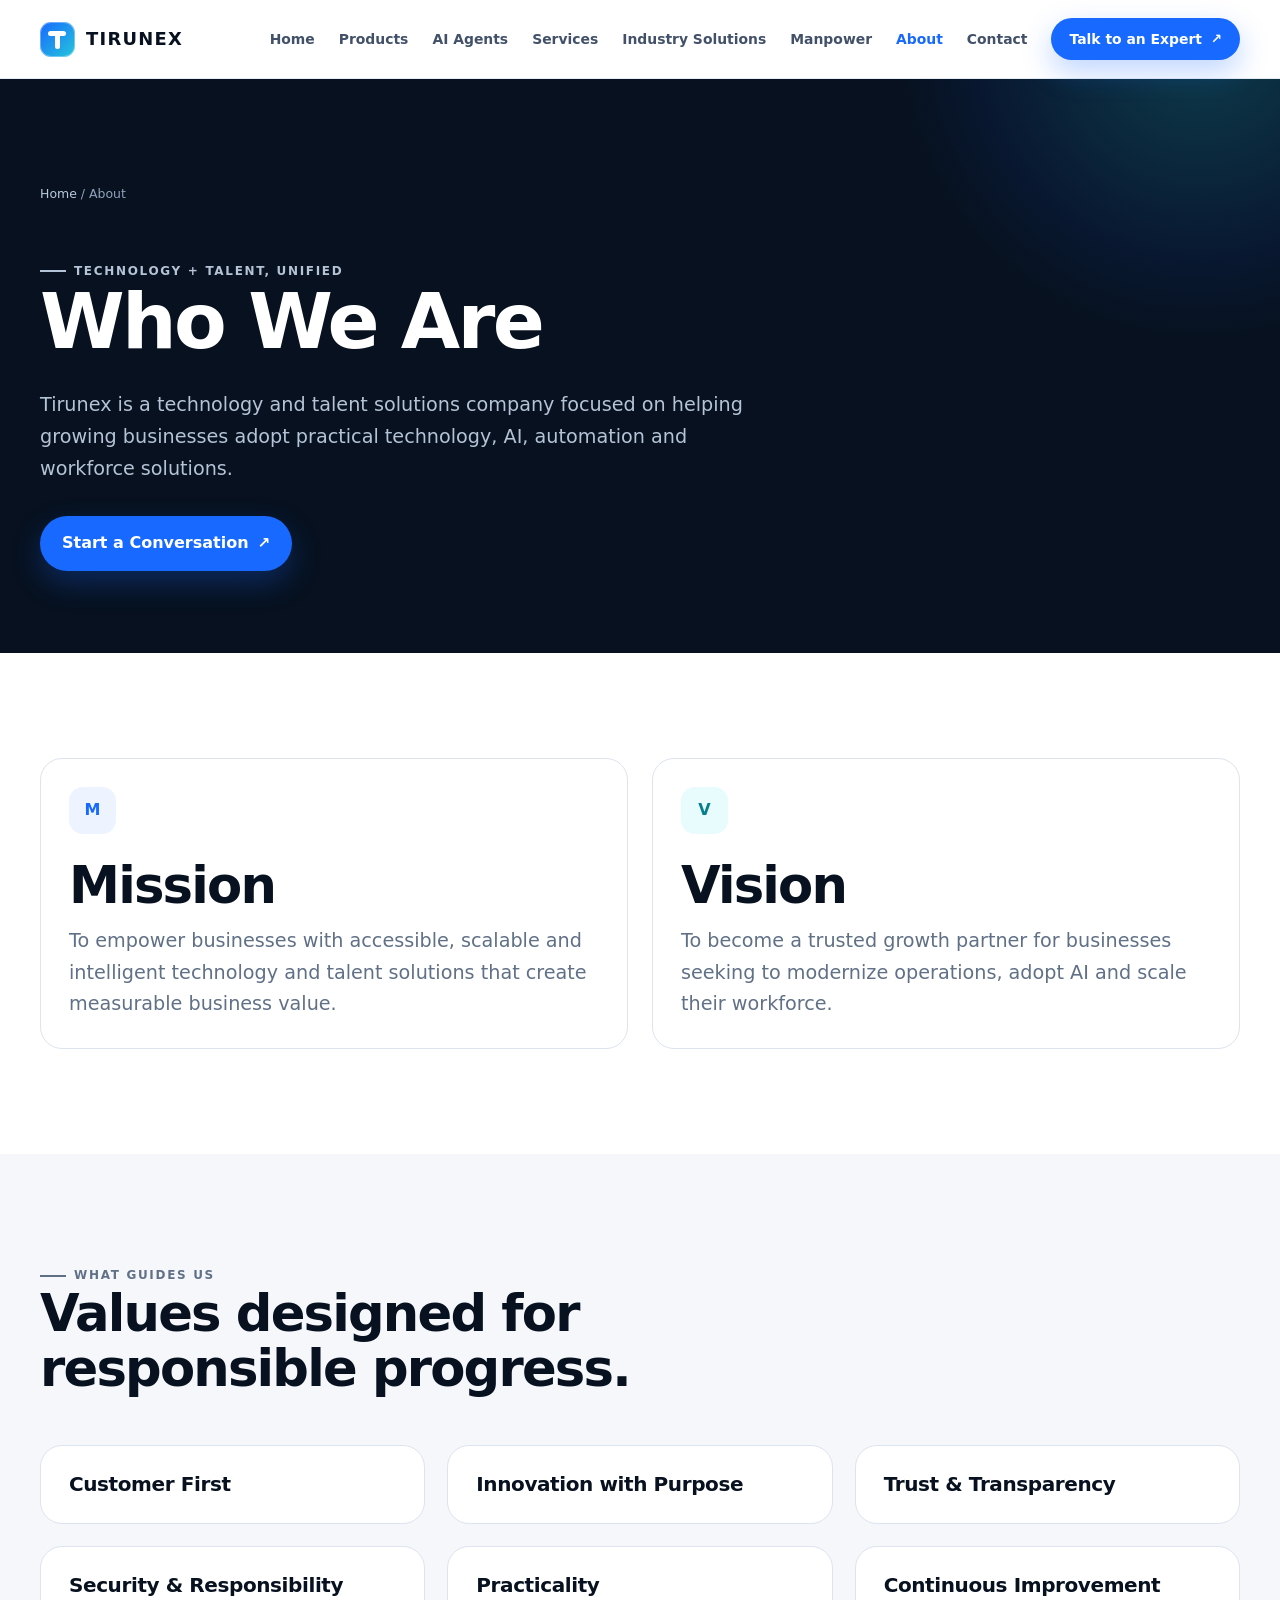
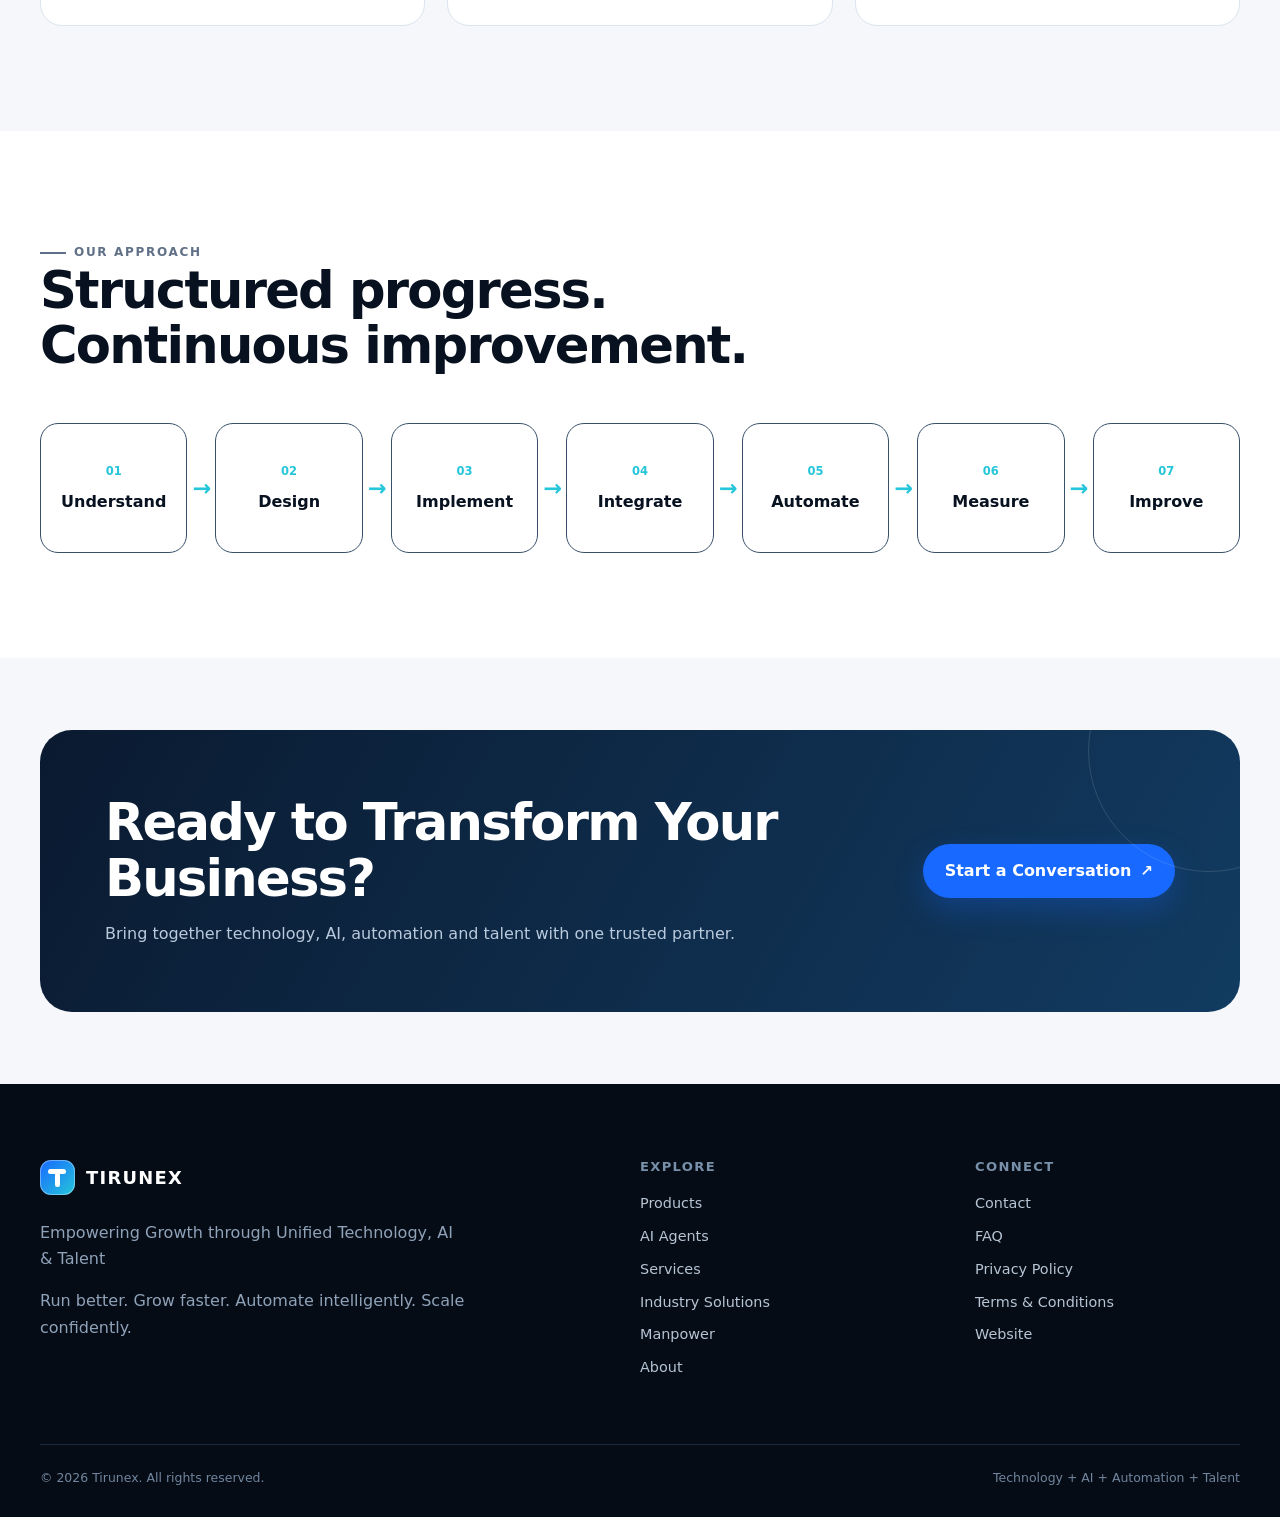
==== about.html @ 5aa8005c "Add new pages for Industries, Manpower, Services, Privacy Policy, Terms & Conditions, and Products; " ====
<!doctype html><html lang="en"><head><meta charset="utf-8"><meta name="viewport" content="width=device-width,initial-scale=1"><title>About Tirunex | Technology & Talent Solutions</title><meta name="description" content="Learn how Tirunex helps growing businesses adopt practical technology, AI, automation and workforce solutions."><meta property="og:title" content="Who We Are | Tirunex"><meta property="og:description" content="A technology and talent solutions company for growing businesses."><meta property="og:type" content="website"><link rel="canonical" href="https://your-domain.example/about.html"><link rel="icon" href="assets/favicon.svg"><link rel="stylesheet" href="css/style.css"><link rel="stylesheet" href="css/responsive.css"><script src="js/main.js" defer></script></head><body data-page="about"><div data-header></div><main id="main"><section class="page-hero"><div class="container reveal"><div class="breadcrumbs"><a href="index.html">Home</a> / About</div><p class="eyebrow">Technology + talent, unified</p><h1>Who We Are</h1><p class="lead">Tirunex is a technology and talent solutions company focused on helping growing businesses adopt practical technology, AI, automation and workforce solutions.</p><div class="btn-row"><a class="btn btn-primary" href="contact.html#contact-form">Start a Conversation</a></div></div></section>
<section class="section"><div class="container grid-2"><article class="card reveal"><span class="icon">M</span><h2>Mission</h2><p class="lead">To empower businesses with accessible, scalable and intelligent technology and talent solutions that create measurable business value.</p></article><article class="card reveal"><span class="icon cyan">V</span><h2>Vision</h2><p class="lead">To become a trusted growth partner for businesses seeking to modernize operations, adopt AI and scale their workforce.</p></article></div></section>
<section class="section section-muted"><div class="container"><div class="section-head reveal"><div><p class="eyebrow">What guides us</p><h2>Values designed for responsible progress.</h2></div></div><div class="grid-3"><article class="card reveal"><h3>Customer First</h3></article><article class="card reveal"><h3>Innovation with Purpose</h3></article><article class="card reveal"><h3>Trust & Transparency</h3></article><article class="card reveal"><h3>Security & Responsibility</h3></article><article class="card reveal"><h3>Practicality</h3></article><article class="card reveal"><h3>Continuous Improvement</h3></article></div></div></section>
<section class="section"><div class="container"><div class="section-head reveal"><div><p class="eyebrow">Our approach</p><h2>Structured progress. Continuous improvement.</h2></div></div><div class="workflow reveal"><div class="workflow-node"><span><b>01</b>Understand</span></div><div class="workflow-node"><span><b>02</b>Design</span></div><div class="workflow-node"><span><b>03</b>Implement</span></div><div class="workflow-node"><span><b>04</b>Integrate</span></div><div class="workflow-node"><span><b>05</b>Automate</span></div><div class="workflow-node"><span><b>06</b>Measure</span></div><div class="workflow-node"><span><b>07</b>Improve</span></div></div></div></section></main><div data-footer></div></body></html>
---- css/style.css ----
:root{--ink:#07111f;--navy:#09192d;--navy-2:#0e2945;--paper:#f5f7fb;--white:#fff;--muted:#607086;--line:#dce4ee;--blue:#1769ff;--cyan:#26c6da;--indigo:#6558ff;--green:#35d49a;--radius:22px;--shadow:0 22px 60px rgba(7,17,31,.1);--max:1200px}
*{box-sizing:border-box}html{scroll-behavior:smooth}body{margin:0;background:var(--white);color:var(--ink);font-family:Inter,ui-sans-serif,system-ui,-apple-system,"Segoe UI",sans-serif;font-size:16px;line-height:1.65;-webkit-font-smoothing:antialiased}body.menu-open{overflow:hidden}img,svg{max-width:100%}a{color:inherit;text-decoration:none}button,input,select,textarea{font:inherit}button{cursor:pointer}.container{width:min(calc(100% - 40px),var(--max));margin-inline:auto}.skip-link{position:fixed;z-index:999;left:16px;top:-80px;padding:12px 18px;background:var(--white);color:var(--ink);border-radius:10px}.skip-link:focus{top:12px}.eyebrow{display:inline-flex;align-items:center;gap:8px;margin:0 0 18px;color:var(--blue);font-size:.75rem;font-weight:800;letter-spacing:.14em;text-transform:uppercase}.eyebrow:before{content:"";width:26px;height:2px;background:currentColor}.section{padding:105px 0}.section-sm{padding:72px 0}.section-dark{background:var(--ink);color:var(--white);position:relative;overflow:hidden}.section-dark:before{content:"";position:absolute;inset:0;background:radial-gradient(circle at 85% 15%,rgba(38,198,218,.12),transparent 34%),radial-gradient(circle at 10% 80%,rgba(23,105,255,.15),transparent 30%);pointer-events:none}.section-muted{background:var(--paper)}.section-head{display:flex;justify-content:space-between;align-items:end;gap:40px;margin-bottom:48px}.section-head>div{max-width:760px}.section-head p{max-width:540px;margin:0;color:var(--muted)}.section-dark .section-head p,.section-dark .lead{color:#aebdd0}h1,h2,h3{line-height:1.08;margin:0;letter-spacing:-.035em}h1{font-size:clamp(2.9rem,6vw,5.8rem);font-weight:760}h2{font-size:clamp(2.15rem,4vw,3.8rem);font-weight:740}h3{font-size:1.25rem;letter-spacing:-.02em}.lead{font-size:clamp(1.06rem,1.5vw,1.25rem);color:var(--muted);max-width:720px}.kicker{color:var(--blue);font-weight:750}.btn-row{display:flex;gap:12px;flex-wrap:wrap;margin-top:32px}.btn{min-height:50px;padding:13px 21px;border:1px solid transparent;border-radius:999px;display:inline-flex;align-items:center;justify-content:center;gap:9px;font-weight:750;transition:transform .2s,box-shadow .2s,background .2s}.btn:after{content:"\2197";font-size:.95em}.btn:hover{transform:translateY(-2px)}.btn-primary{background:var(--blue);color:white;box-shadow:0 12px 30px rgba(23,105,255,.28)}.btn-primary:hover{background:#0758e8}.btn-secondary{border-color:var(--line);background:white;color:var(--ink)}.section-dark .btn-secondary{background:transparent;border-color:#526176;color:#fff}.btn-small{min-height:42px;padding:9px 17px}.text-link{color:var(--blue);font-weight:750;display:inline-flex;gap:8px;align-items:center}.text-link:after{content:"\2192"}.site-header{position:sticky;top:0;z-index:100;background:rgba(255,255,255,.9);backdrop-filter:blur(18px);border-bottom:1px solid rgba(220,228,238,.7);transition:box-shadow .2s}.site-header.scrolled{box-shadow:0 10px 35px rgba(7,17,31,.08)}.nav-wrap{height:78px;display:flex;align-items:center;gap:30px}.brand{display:inline-flex;align-items:center;gap:11px;font-weight:850;letter-spacing:.07em;font-size:1.12rem}.brand-mark{width:35px;height:35px;position:relative;border-radius:11px;background:linear-gradient(135deg,var(--blue),var(--cyan));box-shadow:inset 0 0 0 1px rgba(255,255,255,.35)}.brand-mark:before,.brand-mark:after{content:"";position:absolute;background:white;border-radius:3px}.brand-mark:before{width:18px;height:5px;left:8px;top:9px}.brand-mark:after{width:5px;height:18px;left:15px;top:9px}.nav{display:flex;align-items:center;gap:24px;margin-left:auto}.nav a{font-size:.87rem;font-weight:650;color:#425169;white-space:nowrap}.nav a:hover,.nav a.active{color:var(--blue)}.nav .btn{color:white}.menu-toggle{display:none;margin-left:auto;width:46px;height:46px;border:1px solid var(--line);border-radius:50%;background:white;align-items:center;justify-content:center}.menu-toggle span,.menu-toggle span:before,.menu-toggle span:after{width:19px;height:2px;background:var(--ink);display:block;position:relative;transition:.2s}.menu-toggle span:before,.menu-toggle span:after{content:"";position:absolute;left:0}.menu-toggle span:before{top:-6px}.menu-toggle span:after{top:6px}.menu-toggle[aria-expanded=true] span{background:transparent}.menu-toggle[aria-expanded=true] span:before{top:0;transform:rotate(45deg)}.menu-toggle[aria-expanded=true] span:after{top:0;transform:rotate(-45deg)}.hero{min-height:760px;padding:100px 0 88px;background:linear-gradient(180deg,#f8fbff 0%,#fff 90%);position:relative;overflow:hidden}.hero-grid{display:grid;grid-template-columns:1.05fr .95fr;align-items:center;gap:70px}.hero-copy p{margin:25px 0 0}.hero-copy h1 em{font-style:normal;color:var(--blue)}.hero-art{height:520px;position:relative;display:grid;place-items:center}.orb{position:absolute;border-radius:50%;filter:blur(1px)}.orb-a{width:430px;height:430px;background:radial-gradient(circle at 35% 35%,rgba(38,198,218,.48),rgba(23,105,255,.12) 50%,transparent 70%);animation:float 9s ease-in-out infinite}.orb-b{width:290px;height:290px;border:1px solid rgba(23,105,255,.25);animation:spin 24s linear infinite}.orb-b:before,.orb-b:after{content:"";position:absolute;border-radius:50%;background:var(--blue);box-shadow:0 0 18px var(--blue)}.orb-b:before{width:9px;height:9px;top:18px;left:70px}.orb-b:after{width:7px;height:7px;right:20px;bottom:85px;background:var(--cyan)}.core{position:relative;width:182px;height:182px;border-radius:38px;background:rgba(8,24,44,.94);color:white;display:grid;place-items:center;text-align:center;box-shadow:0 35px 70px rgba(7,17,31,.28),inset 0 0 40px rgba(38,198,218,.12);border:1px solid rgba(255,255,255,.15);z-index:2}.core strong{font-size:2.5rem;display:block}.float-card{position:absolute;z-index:3;padding:14px 17px;border:1px solid rgba(255,255,255,.9);background:rgba(255,255,255,.8);backdrop-filter:blur(16px);border-radius:14px;box-shadow:var(--shadow);font-size:.83rem;font-weight:750;color:#203148}.fc-1{top:65px;left:0}.fc-2{right:0;top:130px}.fc-3{bottom:80px;left:25px}.fc-4{right:30px;bottom:35px}.trust-strip{border-block:1px solid var(--line);padding:18px 0}.trust-items{display:flex;justify-content:center;gap:18px 45px;flex-wrap:wrap;color:#516078;font-size:.84rem;font-weight:700}.trust-items span:before{content:"\2713";color:var(--green);margin-right:8px}.grid-2{display:grid;grid-template-columns:repeat(2,1fr);gap:24px}.grid-3{display:grid;grid-template-columns:repeat(3,1fr);gap:22px}.grid-4{display:grid;grid-template-columns:repeat(4,1fr);gap:18px}.card{background:white;border:1px solid var(--line);border-radius:var(--radius);padding:28px;transition:transform .25s,box-shadow .25s,border-color .25s}.card:hover{transform:translateY(-5px);box-shadow:var(--shadow);border-color:#c4d5ec}.card p{margin:12px 0 0;color:var(--muted)}.icon{width:47px;height:47px;display:grid;place-items:center;border-radius:14px;margin-bottom:24px;background:#edf4ff;color:var(--blue);font-weight:850}.icon.cyan{background:#e8fbfd;color:#067e8d}.icon.indigo{background:#f0efff;color:var(--indigo)}.icon.dark{background:var(--ink);color:white}.pillar-grid{display:grid;grid-template-columns:repeat(4,1fr);gap:1px;background:#283548;border:1px solid #283548;border-radius:26px;overflow:hidden}.pillar{min-height:300px;padding:34px 26px;background:#0c192a;display:flex;flex-direction:column}.pillar .num{color:#5f7796;font-size:.78rem;font-weight:800}.pillar h3{font-size:1.5rem;margin:auto 0 18px;color:white}.pillar p{color:#aebdd0;margin:0}.process{display:flex;align-items:center;justify-content:space-between;gap:10px;margin-top:42px}.process-step{flex:1;min-width:0;display:flex;align-items:center;gap:10px}.process-step:not(:last-child):after{content:"";height:1px;background:linear-gradient(90deg,var(--blue),#cbd5e3);flex:1}.process-step span{width:48px;height:48px;flex:0 0 48px;border-radius:50%;display:grid;place-items:center;background:var(--ink);color:white;font-size:.75rem;font-weight:850}.process-step strong{font-size:.84rem}.ai-panel{display:grid;grid-template-columns:.85fr 1.15fr;gap:60px;align-items:center}.ai-visual{background:linear-gradient(145deg,#0d2038,#07111f);min-height:430px;border:1px solid #27405e;border-radius:30px;padding:26px;position:relative;overflow:hidden}.ai-visual:before{content:"";position:absolute;width:280px;height:280px;border-radius:50%;background:rgba(38,198,218,.12);filter:blur(30px);right:-70px;top:-70px}.terminal{position:relative;background:rgba(255,255,255,.06);border:1px solid rgba(255,255,255,.12);border-radius:18px;padding:22px;color:#cfe1f5}.terminal-bar{display:flex;gap:6px;margin-bottom:28px}.terminal-bar i{width:7px;height:7px;border-radius:50%;background:#3f5269}.agent-line{display:flex;align-items:center;gap:12px;margin:15px 0;font-size:.86rem}.agent-line b{display:grid;place-items:center;width:28px;height:28px;border-radius:9px;background:rgba(38,198,218,.15);color:var(--cyan)}.tag-list{display:flex;gap:9px;flex-wrap:wrap;margin-top:24px}.tag{border:1px solid var(--line);border-radius:999px;padding:7px 12px;font-size:.79rem;color:#4b5b70;background:#fff}.section-dark .tag{background:rgba(255,255,255,.05);border-color:#34465c;color:#bfd0e2}.industry-card{min-height:250px;display:flex;flex-direction:column;position:relative;overflow:hidden}.industry-card .text-link{margin-top:auto;padding-top:24px}.industry-code{position:absolute;right:18px;top:10px;color:#eef2f8;font-weight:900;font-size:4rem;line-height:1}.cta-band{border-radius:32px;background:linear-gradient(120deg,#0a1a30,#123b61);color:white;padding:65px;display:grid;grid-template-columns:1fr auto;gap:40px;align-items:center;position:relative;overflow:hidden}.cta-band:after{content:"";position:absolute;width:240px;height:240px;border:1px solid rgba(255,255,255,.13);border-radius:50%;right:-90px;top:-100px}.cta-band p{color:#b9cadc;margin:15px 0 0}.page-hero{padding:105px 0 82px;background:var(--ink);color:white;position:relative;overflow:hidden}.page-hero:after{content:"";position:absolute;width:620px;height:620px;right:-230px;top:-350px;border-radius:50%;background:radial-gradient(circle,rgba(38,198,218,.24),rgba(23,105,255,.08) 50%,transparent 70%)}.page-hero .container{position:relative;z-index:1}.page-hero h1{max-width:900px}.page-hero p{color:#b4c3d5;margin:25px 0 0}.breadcrumbs{font-size:.78rem;color:#8fa3bb;margin-bottom:32px}.breadcrumbs a{color:#b9cadc}.product-nav{position:sticky;top:78px;z-index:50;background:rgba(255,255,255,.94);border-bottom:1px solid var(--line);overflow:auto}.product-nav .container{display:flex;gap:25px;white-space:nowrap}.product-nav a{padding:16px 0;font-size:.82rem;font-weight:700;color:#5c6b7f}.product-nav a:hover{color:var(--blue)}.product-block{display:grid;grid-template-columns:.72fr 1.28fr;gap:55px;align-items:start;padding:50px 0;border-top:1px solid var(--line)}.product-block:first-child{border-top:0}.product-label{color:var(--blue);font-size:.75rem;font-weight:850;text-transform:uppercase;letter-spacing:.12em}.feature-groups{display:grid;grid-template-columns:repeat(2,1fr);gap:14px}.feature-group{background:var(--paper);border:1px solid var(--line);border-radius:16px;padding:19px}.feature-group strong{display:block;margin-bottom:8px}.feature-group ul,.check-list{list-style:none;margin:0;padding:0}.feature-group li,.check-list li{color:#57677c;font-size:.9rem;margin:6px 0;padding-left:20px;position:relative}.feature-group li:before,.check-list li:before{content:"";position:absolute;left:0;top:.68em;width:6px;height:6px;border-radius:50%;background:var(--cyan)}.concept{margin-top:28px;border:1px solid var(--line);border-radius:22px;background:#f9fbfe;padding:20px}.concept-head{display:flex;justify-content:space-between;font-size:.74rem;color:#718096;margin-bottom:18px}.mini-chart{height:90px;display:flex;align-items:end;gap:8px}.mini-chart i{flex:1;border-radius:5px 5px 2px 2px;background:linear-gradient(var(--cyan),var(--blue));opacity:.8}.workflow{display:grid;grid-template-columns:repeat(7,1fr);align-items:center;gap:28px;margin-top:50px}.workflow-node{position:relative;min-height:130px;padding:20px 12px;border:1px solid #39506b;border-radius:18px;background:rgba(255,255,255,.05);display:grid;place-items:center;text-align:center;font-weight:750}.workflow-node:not(:last-child):after{content:"\2192";position:absolute;right:-25px;color:var(--cyan);font-size:1.4rem}.workflow-node b{display:block;color:var(--cyan);font-size:.72rem;margin-bottom:8px}.security-panel{padding:54px;border:1px solid #31465f;border-radius:30px;background:linear-gradient(145deg,rgba(23,105,255,.12),rgba(255,255,255,.03));display:grid;grid-template-columns:1fr 1fr;gap:55px}.service-row{display:grid;grid-template-columns:120px 1fr 1.3fr;gap:38px;padding:36px 0;border-top:1px solid var(--line)}.service-num{font-size:.78rem;color:var(--blue);font-weight:850}.service-row .tag-list{margin-top:0}.industry-detail{display:grid;grid-template-columns:.8fr 1.2fr;gap:55px;padding:75px 0;border-bottom:1px solid var(--line)}.industry-detail:nth-child(even){direction:rtl}.industry-detail>*{direction:ltr}.industry-side{padding:28px;border-radius:24px;background:var(--ink);color:white}.industry-side p{color:#aebdd0}.detail-grid{display:grid;grid-template-columns:repeat(2,1fr);gap:14px}.detail-card{padding:20px;background:var(--paper);border-radius:16px}.detail-card small{display:block;color:var(--blue);font-weight:850;text-transform:uppercase;letter-spacing:.1em}.detail-card p{margin:7px 0 0;color:var(--muted)}.quote{font-size:clamp(1.7rem,3.5vw,3rem);line-height:1.2;letter-spacing:-.035em}.form-wrap{display:grid;grid-template-columns:.7fr 1.3fr;gap:70px}.form-card{border:1px solid var(--line);border-radius:28px;padding:36px;box-shadow:var(--shadow)}.field-grid{display:grid;grid-template-columns:repeat(2,1fr);gap:20px}.field{display:flex;flex-direction:column;gap:7px}.field.full{grid-column:1/-1}.field label{font-size:.84rem;font-weight:750}.field input,.field select,.field textarea{width:100%;border:1px solid #cfd9e6;border-radius:12px;padding:13px 14px;background:#fbfcfe;color:var(--ink);outline:none}.field textarea{min-height:135px;resize:vertical}.field input:focus,.field select:focus,.field textarea:focus{border-color:var(--blue);box-shadow:0 0 0 3px rgba(23,105,255,.12)}.field-error{min-height:1em;color:#b42318;font-size:.76rem}.form-status{margin-top:17px;padding:12px 15px;border-radius:10px;display:none}.form-status.success{display:block;background:#eafbf4;color:#087b55}.form-status.error{display:block;background:#fff0ef;color:#a72b22}.faq-list{max-width:900px;margin:auto}.faq-item{border-bottom:1px solid var(--line)}.faq-button{width:100%;padding:26px 5px;border:0;background:none;display:flex;justify-content:space-between;text-align:left;gap:20px;font-weight:750;color:var(--ink)}.faq-button span:last-child{font-size:1.4rem;color:var(--blue);transition:transform .2s}.faq-button[aria-expanded=true] span:last-child{transform:rotate(45deg)}.faq-panel{display:grid;grid-template-rows:0fr;transition:grid-template-rows .25s}.faq-panel>div{overflow:hidden}.faq-panel p{color:var(--muted);margin:0;padding:0 38px 25px 5px}.faq-panel.open{grid-template-rows:1fr}.legal{max-width:820px}.legal h2{font-size:1.65rem;margin-top:42px}.legal p,.legal li{color:var(--muted)}.notice{padding:18px;border-left:3px solid var(--blue);background:#edf4ff;border-radius:0 12px 12px 0}.site-footer{background:#050c16;color:white;padding:76px 0 28px}.footer-grid{display:grid;grid-template-columns:1.4fr .7fr .7fr;gap:70px}.footer-brand p{color:#8fa2b8;max-width:430px}.footer-links h3{font-size:.82rem;text-transform:uppercase;letter-spacing:.1em;color:#7890a9;margin-bottom:18px}.footer-links a{display:block;color:#b6c4d4;margin:9px 0;font-size:.9rem}.footer-links a:hover{color:white}.footer-bottom{margin-top:55px;padding-top:23px;border-top:1px solid #1d2a3b;display:flex;justify-content:space-between;color:#71859e;font-size:.78rem}.to-top{position:fixed;right:20px;bottom:20px;width:46px;height:46px;border:0;border-radius:50%;background:var(--ink);color:white;box-shadow:var(--shadow);opacity:0;pointer-events:none;transform:translateY(10px);transition:.2s;z-index:80}.to-top.show{opacity:1;pointer-events:auto;transform:none}.reveal{opacity:1;transform:none}.reveal-ready .reveal{opacity:0;transform:translateY(18px);transition:opacity .55s,transform .55s}.reveal-ready .reveal.visible{opacity:1;transform:none}.sr-only{position:absolute;width:1px;height:1px;padding:0;margin:-1px;overflow:hidden;clip:rect(0,0,0,0);white-space:nowrap;border:0}:focus-visible{outline:3px solid rgba(23,105,255,.45);outline-offset:3px}
@keyframes float{50%{transform:translateY(-16px) scale(1.02)}}@keyframes spin{to{transform:rotate(360deg)}}
@media(prefers-reduced-motion:reduce){html{scroll-behavior:auto}*,*:before,*:after{animation:none!important;transition:none!important}.reveal{opacity:1;transform:none}}
---- css/responsive.css ----
@media(max-width:1080px){.nav{gap:15px}.nav a{font-size:.8rem}.nav .btn{display:none}.hero-grid{gap:30px}.grid-4{grid-template-columns:repeat(2,1fr)}.pillar-grid{grid-template-columns:repeat(2,1fr)}.workflow{grid-template-columns:repeat(4,1fr)}.workflow-node:nth-child(4):after{display:none}.service-row{grid-template-columns:70px 1fr 1.2fr}}
@media(max-width:820px){.section{padding:78px 0}.nav-wrap{height:70px}.menu-toggle{display:flex}.nav{position:fixed;inset:70px 0 auto 0;display:flex;flex-direction:column;align-items:stretch;gap:0;padding:18px 20px 28px;background:white;border-bottom:1px solid var(--line);box-shadow:0 20px 50px rgba(7,17,31,.12);transform:translateY(-130%);visibility:hidden;transition:.25s}.nav.open{transform:none;visibility:visible}.nav a{padding:11px;font-size:1rem}.nav .btn{display:flex;margin-top:10px}.hero{min-height:auto;padding:75px 0}.hero-grid,.ai-panel,.form-wrap,.security-panel{grid-template-columns:1fr}.hero-art{height:410px;order:-1}.orb-a{width:330px;height:330px}.section-head{display:block}.section-head p{margin-top:18px}.grid-3{grid-template-columns:repeat(2,1fr)}.process{flex-wrap:wrap}.process-step{flex-basis:30%}.process-step:nth-child(3):after{display:none}.cta-band{grid-template-columns:1fr;padding:45px}.product-nav{top:70px}.product-block,.industry-detail,.industry-detail:nth-child(even){grid-template-columns:1fr;direction:ltr}.service-row{grid-template-columns:50px 1fr}.service-row .tag-list{grid-column:2}.workflow{grid-template-columns:repeat(2,1fr)}.workflow-node:nth-child(2n):after{display:none}.workflow-node:nth-child(4):after{display:none}.footer-grid{grid-template-columns:1.2fr 1fr}.footer-brand{grid-column:1/-1}}
@media(max-width:560px){.container{width:min(calc(100% - 28px),var(--max))}h1{font-size:2.7rem}.hero{padding-top:55px}.hero-art{height:330px}.core{width:145px;height:145px;border-radius:30px}.core strong{font-size:2rem}.orb-a{width:260px;height:260px}.orb-b{width:220px;height:220px}.float-card{font-size:.7rem;padding:10px}.fc-1{top:30px}.fc-2{top:85px}.fc-3{bottom:50px}.fc-4{bottom:15px}.grid-2,.grid-3,.grid-4,.feature-groups,.detail-grid,.field-grid,.pillar-grid{grid-template-columns:1fr}.pillar{min-height:230px}.process{display:block}.process-step{margin:0 0 12px}.process-step:not(:last-child):after{height:28px;width:1px;position:absolute;left:24px;margin-top:48px}.workflow{grid-template-columns:1fr;gap:34px}.workflow-node{min-height:90px}.workflow-node:not(:last-child):after,.workflow-node:nth-child(2n):after,.workflow-node:nth-child(4):after{display:block;content:"\2193";right:50%;bottom:-31px;top:auto}.cta-band{padding:36px 24px}.btn-row .btn{width:100%}.page-hero{padding:75px 0 60px}.product-block{gap:28px}.service-row{grid-template-columns:1fr;gap:12px}.service-row .tag-list{grid-column:1}.industry-detail{padding:50px 0}.security-panel,.form-card{padding:25px}.footer-grid{grid-template-columns:1fr;gap:35px}.footer-brand{grid-column:auto}.footer-bottom{display:block}.footer-bottom span{display:block;margin-top:8px}}

body{overflow-x:hidden}@media(max-width:560px){.hero-grid>*,.form-wrap>*,.field-grid>*{min-width:0}.eyebrow{max-width:100%;flex-wrap:wrap}.float-card{max-width:112px}}
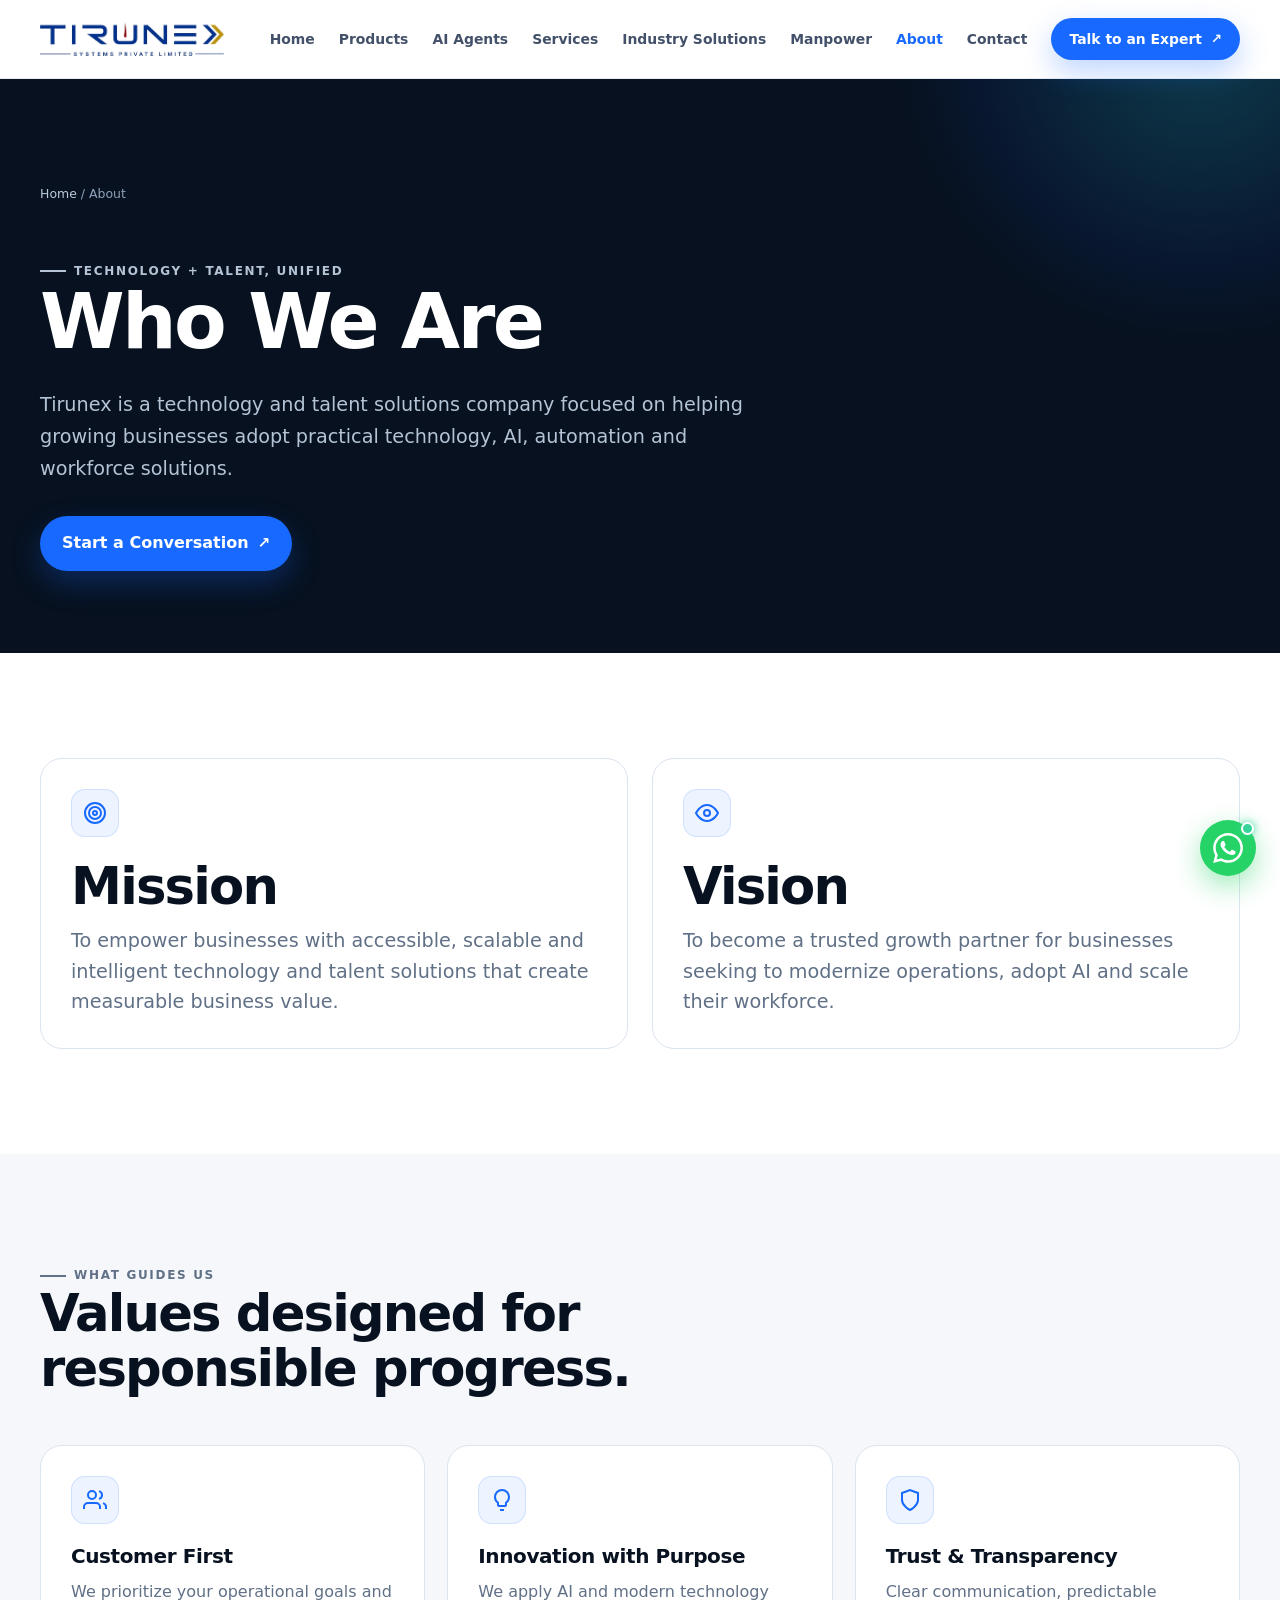
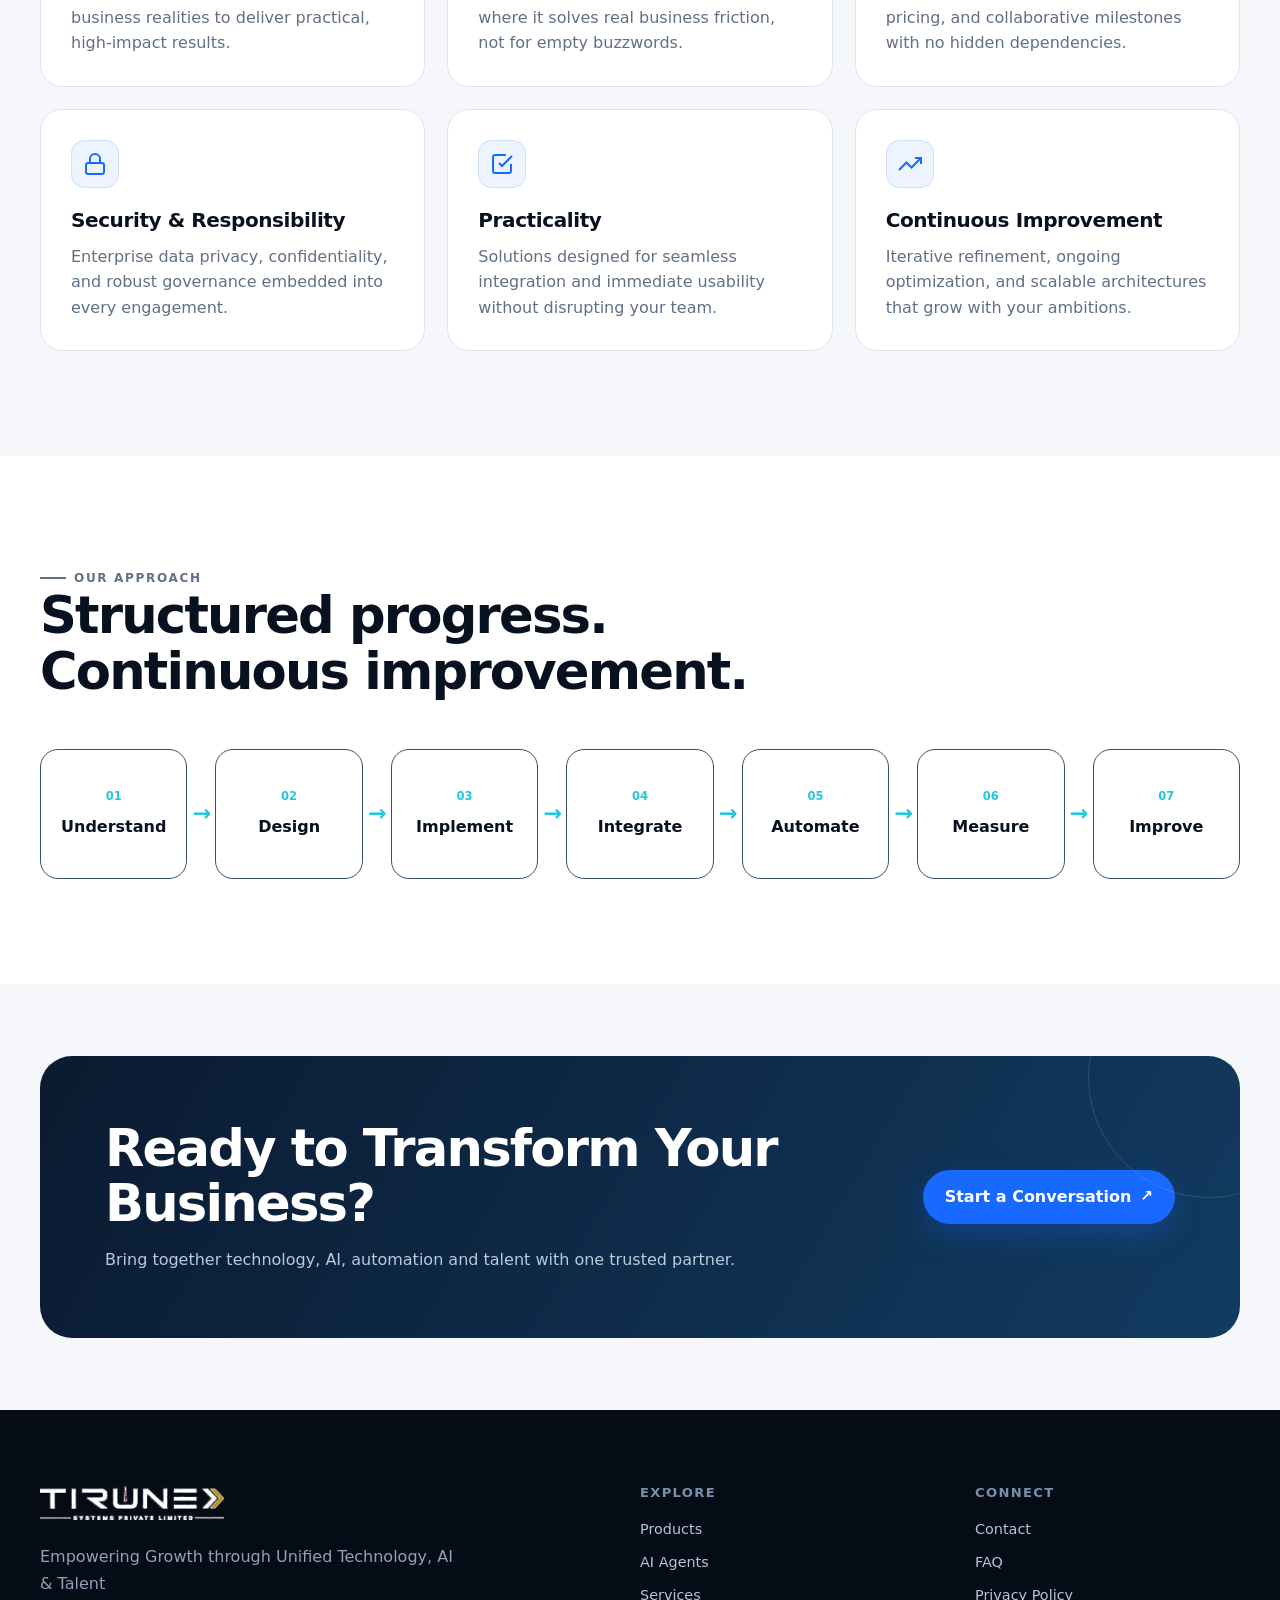
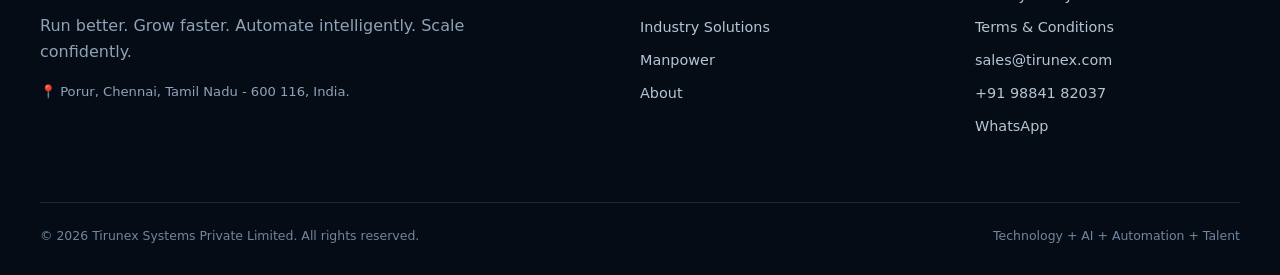
==== commit 612d2339: "Update website content, pages, styling, and brand assets" ====
--- a/about.html
+++ b/about.html
@@ -1,4 +1,4 @@
-<!doctype html><html lang="en"><head><meta charset="utf-8"><meta name="viewport" content="width=device-width,initial-scale=1"><title>About Tirunex | Technology & Talent Solutions</title><meta name="description" content="Learn how Tirunex helps growing businesses adopt practical technology, AI, automation and workforce solutions."><meta property="og:title" content="Who We Are | Tirunex"><meta property="og:description" content="A technology and talent solutions company for growing businesses."><meta property="og:type" content="website"><link rel="canonical" href="https://your-domain.example/about.html"><link rel="icon" href="assets/favicon.svg"><link rel="stylesheet" href="css/style.css"><link rel="stylesheet" href="css/responsive.css"><script src="js/main.js" defer></script></head><body data-page="about"><div data-header></div><main id="main"><section class="page-hero"><div class="container reveal"><div class="breadcrumbs"><a href="index.html">Home</a> / About</div><p class="eyebrow">Technology + talent, unified</p><h1>Who We Are</h1><p class="lead">Tirunex is a technology and talent solutions company focused on helping growing businesses adopt practical technology, AI, automation and workforce solutions.</p><div class="btn-row"><a class="btn btn-primary" href="contact.html#contact-form">Start a Conversation</a></div></div></section>
-<section class="section"><div class="container grid-2"><article class="card reveal"><span class="icon">M</span><h2>Mission</h2><p class="lead">To empower businesses with accessible, scalable and intelligent technology and talent solutions that create measurable business value.</p></article><article class="card reveal"><span class="icon cyan">V</span><h2>Vision</h2><p class="lead">To become a trusted growth partner for businesses seeking to modernize operations, adopt AI and scale their workforce.</p></article></div></section>
-<section class="section section-muted"><div class="container"><div class="section-head reveal"><div><p class="eyebrow">What guides us</p><h2>Values designed for responsible progress.</h2></div></div><div class="grid-3"><article class="card reveal"><h3>Customer First</h3></article><article class="card reveal"><h3>Innovation with Purpose</h3></article><article class="card reveal"><h3>Trust & Transparency</h3></article><article class="card reveal"><h3>Security & Responsibility</h3></article><article class="card reveal"><h3>Practicality</h3></article><article class="card reveal"><h3>Continuous Improvement</h3></article></div></div></section>
+<!doctype html><html lang="en"><head><meta charset="utf-8"><meta name="viewport" content="width=device-width,initial-scale=1"><title>About Tirunex | Technology & Talent Solutions</title><meta name="description" content="Learn how Tirunex helps growing businesses adopt practical technology, AI, automation and workforce solutions."><meta property="og:title" content="Who We Are | Tirunex"><meta property="og:description" content="A technology and talent solutions company for growing businesses."><meta property="og:type" content="website"><link rel="canonical" href="https://www.tirunex.com/about.html"><link rel="icon" href="assets/favicon.svg"><link rel="stylesheet" href="css/style.css"><link rel="stylesheet" href="css/responsive.css"><script src="js/main.js" defer></script></head><body data-page="about"><div data-header></div><main id="main"><section class="page-hero"><div class="container reveal"><div class="breadcrumbs"><a href="index.html">Home</a> / About</div><p class="eyebrow">Technology + talent, unified</p><h1>Who We Are</h1><p class="lead">Tirunex is a technology and talent solutions company focused on helping growing businesses adopt practical technology, AI, automation and workforce solutions.</p><div class="btn-row"><a class="btn btn-primary" href="contact.html#contact-form">Start a Conversation</a></div></div></section>
+<section class="section"><div class="container grid-2"><article class="card reveal"><div class="card-icon" aria-hidden="true"><svg viewBox="0 0 24 24"><circle cx="12" cy="12" r="10"/><circle cx="12" cy="12" r="6"/><circle cx="12" cy="12" r="2"/></svg></div><h2>Mission</h2><p class="lead">To empower businesses with accessible, scalable and intelligent technology and talent solutions that create measurable business value.</p></article><article class="card reveal"><div class="card-icon" aria-hidden="true"><svg viewBox="0 0 24 24"><path d="M1 12s4-8 11-8 11 8 11 8-4 8-11 8-11-8-11-8z"/><circle cx="12" cy="12" r="3"/></svg></div><h2>Vision</h2><p class="lead">To become a trusted growth partner for businesses seeking to modernize operations, adopt AI and scale their workforce.</p></article></div></section>
+<section class="section section-muted"><div class="container"><div class="section-head reveal"><div><p class="eyebrow">What guides us</p><h2>Values designed for responsible progress.</h2></div></div><div class="grid-3"><article class="card reveal"><div class="card-icon" aria-hidden="true"><svg viewBox="0 0 24 24"><path d="M17 21v-2a4 4 0 00-4-4H5a4 4 0 00-4 4v2"/><circle cx="9" cy="7" r="4"/><path d="M23 21v-2a4 4 0 00-3-3.87"/><path d="M16 3.13a4 4 0 010 7.75"/></svg></div><h3>Customer First</h3><p>We prioritize your operational goals and business realities to deliver practical, high-impact results.</p></article><article class="card reveal"><div class="card-icon" aria-hidden="true"><svg viewBox="0 0 24 24"><path d="M9 18h6M10 22h4M12 2a7 7 0 00-7 7c0 2.38 1.19 4.47 3 5.74V17a1 1 0 001 1h6a1 1 0 001-1v-2.26c1.81-1.27 3-3.36 3-5.74a7 7 0 00-7-7z"/></svg></div><h3>Innovation with Purpose</h3><p>We apply AI and modern technology where it solves real business friction, not for empty buzzwords.</p></article><article class="card reveal"><div class="card-icon" aria-hidden="true"><svg viewBox="0 0 24 24"><path d="M12 22s8-4 8-10V5l-8-3-8 3v7c0 6 8 10 8 10z"/></svg></div><h3>Trust & Transparency</h3><p>Clear communication, predictable pricing, and collaborative milestones with no hidden dependencies.</p></article><article class="card reveal"><div class="card-icon" aria-hidden="true"><svg viewBox="0 0 24 24"><rect x="3" y="11" width="18" height="11" rx="2" ry="2"/><path d="M7 11V7a5 5 0 0110 0v4"/></svg></div><h3>Security & Responsibility</h3><p>Enterprise data privacy, confidentiality, and robust governance embedded into every engagement.</p></article><article class="card reveal"><div class="card-icon" aria-hidden="true"><svg viewBox="0 0 24 24"><polyline points="9 11 12 14 22 4"/><path d="M21 12v7a2 2 0 01-2 2H5a2 2 0 01-2-2V5a2 2 0 012-2h11"/></svg></div><h3>Practicality</h3><p>Solutions designed for seamless integration and immediate usability without disrupting your team.</p></article><article class="card reveal"><div class="card-icon" aria-hidden="true"><svg viewBox="0 0 24 24"><polyline points="23 6 13.5 15.5 8.5 10.5 1 18"/><polyline points="17 6 23 6 23 12"/></svg></div><h3>Continuous Improvement</h3><p>Iterative refinement, ongoing optimization, and scalable architectures that grow with your ambitions.</p></article></div></div></section>
 <section class="section"><div class="container"><div class="section-head reveal"><div><p class="eyebrow">Our approach</p><h2>Structured progress. Continuous improvement.</h2></div></div><div class="workflow reveal"><div class="workflow-node"><span><b>01</b>Understand</span></div><div class="workflow-node"><span><b>02</b>Design</span></div><div class="workflow-node"><span><b>03</b>Implement</span></div><div class="workflow-node"><span><b>04</b>Integrate</span></div><div class="workflow-node"><span><b>05</b>Automate</span></div><div class="workflow-node"><span><b>06</b>Measure</span></div><div class="workflow-node"><span><b>07</b>Improve</span></div></div></div></section></main><div data-footer></div></body></html>
--- a/css/style.css
+++ b/css/style.css
@@ -1,4 +1,299 @@
 :root{--ink:#07111f;--navy:#09192d;--navy-2:#0e2945;--paper:#f5f7fb;--white:#fff;--muted:#607086;--line:#dce4ee;--blue:#1769ff;--cyan:#26c6da;--indigo:#6558ff;--green:#35d49a;--radius:22px;--shadow:0 22px 60px rgba(7,17,31,.1);--max:1200px}
-*{box-sizing:border-box}html{scroll-behavior:smooth}body{margin:0;background:var(--white);color:var(--ink);font-family:Inter,ui-sans-serif,system-ui,-apple-system,"Segoe UI",sans-serif;font-size:16px;line-height:1.65;-webkit-font-smoothing:antialiased}body.menu-open{overflow:hidden}img,svg{max-width:100%}a{color:inherit;text-decoration:none}button,input,select,textarea{font:inherit}button{cursor:pointer}.container{width:min(calc(100% - 40px),var(--max));margin-inline:auto}.skip-link{position:fixed;z-index:999;left:16px;top:-80px;padding:12px 18px;background:var(--white);color:var(--ink);border-radius:10px}.skip-link:focus{top:12px}.eyebrow{display:inline-flex;align-items:center;gap:8px;margin:0 0 18px;color:var(--blue);font-size:.75rem;font-weight:800;letter-spacing:.14em;text-transform:uppercase}.eyebrow:before{content:"";width:26px;height:2px;background:currentColor}.section{padding:105px 0}.section-sm{padding:72px 0}.section-dark{background:var(--ink);color:var(--white);position:relative;overflow:hidden}.section-dark:before{content:"";position:absolute;inset:0;background:radial-gradient(circle at 85% 15%,rgba(38,198,218,.12),transparent 34%),radial-gradient(circle at 10% 80%,rgba(23,105,255,.15),transparent 30%);pointer-events:none}.section-muted{background:var(--paper)}.section-head{display:flex;justify-content:space-between;align-items:end;gap:40px;margin-bottom:48px}.section-head>div{max-width:760px}.section-head p{max-width:540px;margin:0;color:var(--muted)}.section-dark .section-head p,.section-dark .lead{color:#aebdd0}h1,h2,h3{line-height:1.08;margin:0;letter-spacing:-.035em}h1{font-size:clamp(2.9rem,6vw,5.8rem);font-weight:760}h2{font-size:clamp(2.15rem,4vw,3.8rem);font-weight:740}h3{font-size:1.25rem;letter-spacing:-.02em}.lead{font-size:clamp(1.06rem,1.5vw,1.25rem);color:var(--muted);max-width:720px}.kicker{color:var(--blue);font-weight:750}.btn-row{display:flex;gap:12px;flex-wrap:wrap;margin-top:32px}.btn{min-height:50px;padding:13px 21px;border:1px solid transparent;border-radius:999px;display:inline-flex;align-items:center;justify-content:center;gap:9px;font-weight:750;transition:transform .2s,box-shadow .2s,background .2s}.btn:after{content:"\2197";font-size:.95em}.btn:hover{transform:translateY(-2px)}.btn-primary{background:var(--blue);color:white;box-shadow:0 12px 30px rgba(23,105,255,.28)}.btn-primary:hover{background:#0758e8}.btn-secondary{border-color:var(--line);background:white;color:var(--ink)}.section-dark .btn-secondary{background:transparent;border-color:#526176;color:#fff}.btn-small{min-height:42px;padding:9px 17px}.text-link{color:var(--blue);font-weight:750;display:inline-flex;gap:8px;align-items:center}.text-link:after{content:"\2192"}.site-header{position:sticky;top:0;z-index:100;background:rgba(255,255,255,.9);backdrop-filter:blur(18px);border-bottom:1px solid rgba(220,228,238,.7);transition:box-shadow .2s}.site-header.scrolled{box-shadow:0 10px 35px rgba(7,17,31,.08)}.nav-wrap{height:78px;display:flex;align-items:center;gap:30px}.brand{display:inline-flex;align-items:center;gap:11px;font-weight:850;letter-spacing:.07em;font-size:1.12rem}.brand-mark{width:35px;height:35px;position:relative;border-radius:11px;background:linear-gradient(135deg,var(--blue),var(--cyan));box-shadow:inset 0 0 0 1px rgba(255,255,255,.35)}.brand-mark:before,.brand-mark:after{content:"";position:absolute;background:white;border-radius:3px}.brand-mark:before{width:18px;height:5px;left:8px;top:9px}.brand-mark:after{width:5px;height:18px;left:15px;top:9px}.nav{display:flex;align-items:center;gap:24px;margin-left:auto}.nav a{font-size:.87rem;font-weight:650;color:#425169;white-space:nowrap}.nav a:hover,.nav a.active{color:var(--blue)}.nav .btn{color:white}.menu-toggle{display:none;margin-left:auto;width:46px;height:46px;border:1px solid var(--line);border-radius:50%;background:white;align-items:center;justify-content:center}.menu-toggle span,.menu-toggle span:before,.menu-toggle span:after{width:19px;height:2px;background:var(--ink);display:block;position:relative;transition:.2s}.menu-toggle span:before,.menu-toggle span:after{content:"";position:absolute;left:0}.menu-toggle span:before{top:-6px}.menu-toggle span:after{top:6px}.menu-toggle[aria-expanded=true] span{background:transparent}.menu-toggle[aria-expanded=true] span:before{top:0;transform:rotate(45deg)}.menu-toggle[aria-expanded=true] span:after{top:0;transform:rotate(-45deg)}.hero{min-height:760px;padding:100px 0 88px;background:linear-gradient(180deg,#f8fbff 0%,#fff 90%);position:relative;overflow:hidden}.hero-grid{display:grid;grid-template-columns:1.05fr .95fr;align-items:center;gap:70px}.hero-copy p{margin:25px 0 0}.hero-copy h1 em{font-style:normal;color:var(--blue)}.hero-art{height:520px;position:relative;display:grid;place-items:center}.orb{position:absolute;border-radius:50%;filter:blur(1px)}.orb-a{width:430px;height:430px;background:radial-gradient(circle at 35% 35%,rgba(38,198,218,.48),rgba(23,105,255,.12) 50%,transparent 70%);animation:float 9s ease-in-out infinite}.orb-b{width:290px;height:290px;border:1px solid rgba(23,105,255,.25);animation:spin 24s linear infinite}.orb-b:before,.orb-b:after{content:"";position:absolute;border-radius:50%;background:var(--blue);box-shadow:0 0 18px var(--blue)}.orb-b:before{width:9px;height:9px;top:18px;left:70px}.orb-b:after{width:7px;height:7px;right:20px;bottom:85px;background:var(--cyan)}.core{position:relative;width:182px;height:182px;border-radius:38px;background:rgba(8,24,44,.94);color:white;display:grid;place-items:center;text-align:center;box-shadow:0 35px 70px rgba(7,17,31,.28),inset 0 0 40px rgba(38,198,218,.12);border:1px solid rgba(255,255,255,.15);z-index:2}.core strong{font-size:2.5rem;display:block}.float-card{position:absolute;z-index:3;padding:14px 17px;border:1px solid rgba(255,255,255,.9);background:rgba(255,255,255,.8);backdrop-filter:blur(16px);border-radius:14px;box-shadow:var(--shadow);font-size:.83rem;font-weight:750;color:#203148}.fc-1{top:65px;left:0}.fc-2{right:0;top:130px}.fc-3{bottom:80px;left:25px}.fc-4{right:30px;bottom:35px}.trust-strip{border-block:1px solid var(--line);padding:18px 0}.trust-items{display:flex;justify-content:center;gap:18px 45px;flex-wrap:wrap;color:#516078;font-size:.84rem;font-weight:700}.trust-items span:before{content:"\2713";color:var(--green);margin-right:8px}.grid-2{display:grid;grid-template-columns:repeat(2,1fr);gap:24px}.grid-3{display:grid;grid-template-columns:repeat(3,1fr);gap:22px}.grid-4{display:grid;grid-template-columns:repeat(4,1fr);gap:18px}.card{background:white;border:1px solid var(--line);border-radius:var(--radius);padding:28px;transition:transform .25s,box-shadow .25s,border-color .25s}.card:hover{transform:translateY(-5px);box-shadow:var(--shadow);border-color:#c4d5ec}.card p{margin:12px 0 0;color:var(--muted)}.icon{width:47px;height:47px;display:grid;place-items:center;border-radius:14px;margin-bottom:24px;background:#edf4ff;color:var(--blue);font-weight:850}.icon.cyan{background:#e8fbfd;color:#067e8d}.icon.indigo{background:#f0efff;color:var(--indigo)}.icon.dark{background:var(--ink);color:white}.pillar-grid{display:grid;grid-template-columns:repeat(4,1fr);gap:1px;background:#283548;border:1px solid #283548;border-radius:26px;overflow:hidden}.pillar{min-height:300px;padding:34px 26px;background:#0c192a;display:flex;flex-direction:column}.pillar .num{color:#5f7796;font-size:.78rem;font-weight:800}.pillar h3{font-size:1.5rem;margin:auto 0 18px;color:white}.pillar p{color:#aebdd0;margin:0}.process{display:flex;align-items:center;justify-content:space-between;gap:10px;margin-top:42px}.process-step{flex:1;min-width:0;display:flex;align-items:center;gap:10px}.process-step:not(:last-child):after{content:"";height:1px;background:linear-gradient(90deg,var(--blue),#cbd5e3);flex:1}.process-step span{width:48px;height:48px;flex:0 0 48px;border-radius:50%;display:grid;place-items:center;background:var(--ink);color:white;font-size:.75rem;font-weight:850}.process-step strong{font-size:.84rem}.ai-panel{display:grid;grid-template-columns:.85fr 1.15fr;gap:60px;align-items:center}.ai-visual{background:linear-gradient(145deg,#0d2038,#07111f);min-height:430px;border:1px solid #27405e;border-radius:30px;padding:26px;position:relative;overflow:hidden}.ai-visual:before{content:"";position:absolute;width:280px;height:280px;border-radius:50%;background:rgba(38,198,218,.12);filter:blur(30px);right:-70px;top:-70px}.terminal{position:relative;background:rgba(255,255,255,.06);border:1px solid rgba(255,255,255,.12);border-radius:18px;padding:22px;color:#cfe1f5}.terminal-bar{display:flex;gap:6px;margin-bottom:28px}.terminal-bar i{width:7px;height:7px;border-radius:50%;background:#3f5269}.agent-line{display:flex;align-items:center;gap:12px;margin:15px 0;font-size:.86rem}.agent-line b{display:grid;place-items:center;width:28px;height:28px;border-radius:9px;background:rgba(38,198,218,.15);color:var(--cyan)}.tag-list{display:flex;gap:9px;flex-wrap:wrap;margin-top:24px}.tag{border:1px solid var(--line);border-radius:999px;padding:7px 12px;font-size:.79rem;color:#4b5b70;background:#fff}.section-dark .tag{background:rgba(255,255,255,.05);border-color:#34465c;color:#bfd0e2}.industry-card{min-height:250px;display:flex;flex-direction:column;position:relative;overflow:hidden}.industry-card .text-link{margin-top:auto;padding-top:24px}.industry-code{position:absolute;right:18px;top:10px;color:#eef2f8;font-weight:900;font-size:4rem;line-height:1}.cta-band{border-radius:32px;background:linear-gradient(120deg,#0a1a30,#123b61);color:white;padding:65px;display:grid;grid-template-columns:1fr auto;gap:40px;align-items:center;position:relative;overflow:hidden}.cta-band:after{content:"";position:absolute;width:240px;height:240px;border:1px solid rgba(255,255,255,.13);border-radius:50%;right:-90px;top:-100px}.cta-band p{color:#b9cadc;margin:15px 0 0}.page-hero{padding:105px 0 82px;background:var(--ink);color:white;position:relative;overflow:hidden}.page-hero:after{content:"";position:absolute;width:620px;height:620px;right:-230px;top:-350px;border-radius:50%;background:radial-gradient(circle,rgba(38,198,218,.24),rgba(23,105,255,.08) 50%,transparent 70%)}.page-hero .container{position:relative;z-index:1}.page-hero h1{max-width:900px}.page-hero p{color:#b4c3d5;margin:25px 0 0}.breadcrumbs{font-size:.78rem;color:#8fa3bb;margin-bottom:32px}.breadcrumbs a{color:#b9cadc}.product-nav{position:sticky;top:78px;z-index:50;background:rgba(255,255,255,.94);border-bottom:1px solid var(--line);overflow:auto}.product-nav .container{display:flex;gap:25px;white-space:nowrap}.product-nav a{padding:16px 0;font-size:.82rem;font-weight:700;color:#5c6b7f}.product-nav a:hover{color:var(--blue)}.product-block{display:grid;grid-template-columns:.72fr 1.28fr;gap:55px;align-items:start;padding:50px 0;border-top:1px solid var(--line)}.product-block:first-child{border-top:0}.product-label{color:var(--blue);font-size:.75rem;font-weight:850;text-transform:uppercase;letter-spacing:.12em}.feature-groups{display:grid;grid-template-columns:repeat(2,1fr);gap:14px}.feature-group{background:var(--paper);border:1px solid var(--line);border-radius:16px;padding:19px}.feature-group strong{display:block;margin-bottom:8px}.feature-group ul,.check-list{list-style:none;margin:0;padding:0}.feature-group li,.check-list li{color:#57677c;font-size:.9rem;margin:6px 0;padding-left:20px;position:relative}.feature-group li:before,.check-list li:before{content:"";position:absolute;left:0;top:.68em;width:6px;height:6px;border-radius:50%;background:var(--cyan)}.concept{margin-top:28px;border:1px solid var(--line);border-radius:22px;background:#f9fbfe;padding:20px}.concept-head{display:flex;justify-content:space-between;font-size:.74rem;color:#718096;margin-bottom:18px}.mini-chart{height:90px;display:flex;align-items:end;gap:8px}.mini-chart i{flex:1;border-radius:5px 5px 2px 2px;background:linear-gradient(var(--cyan),var(--blue));opacity:.8}.workflow{display:grid;grid-template-columns:repeat(7,1fr);align-items:center;gap:28px;margin-top:50px}.workflow-node{position:relative;min-height:130px;padding:20px 12px;border:1px solid #39506b;border-radius:18px;background:rgba(255,255,255,.05);display:grid;place-items:center;text-align:center;font-weight:750}.workflow-node:not(:last-child):after{content:"\2192";position:absolute;right:-25px;color:var(--cyan);font-size:1.4rem}.workflow-node b{display:block;color:var(--cyan);font-size:.72rem;margin-bottom:8px}.security-panel{padding:54px;border:1px solid #31465f;border-radius:30px;background:linear-gradient(145deg,rgba(23,105,255,.12),rgba(255,255,255,.03));display:grid;grid-template-columns:1fr 1fr;gap:55px}.service-row{display:grid;grid-template-columns:120px 1fr 1.3fr;gap:38px;padding:36px 0;border-top:1px solid var(--line)}.service-num{font-size:.78rem;color:var(--blue);font-weight:850}.service-row .tag-list{margin-top:0}.industry-detail{display:grid;grid-template-columns:.8fr 1.2fr;gap:55px;padding:75px 0;border-bottom:1px solid var(--line)}.industry-detail:nth-child(even){direction:rtl}.industry-detail>*{direction:ltr}.industry-side{padding:28px;border-radius:24px;background:var(--ink);color:white}.industry-side p{color:#aebdd0}.detail-grid{display:grid;grid-template-columns:repeat(2,1fr);gap:14px}.detail-card{padding:20px;background:var(--paper);border-radius:16px}.detail-card small{display:block;color:var(--blue);font-weight:850;text-transform:uppercase;letter-spacing:.1em}.detail-card p{margin:7px 0 0;color:var(--muted)}.quote{font-size:clamp(1.7rem,3.5vw,3rem);line-height:1.2;letter-spacing:-.035em}.form-wrap{display:grid;grid-template-columns:.7fr 1.3fr;gap:70px}.form-card{border:1px solid var(--line);border-radius:28px;padding:36px;box-shadow:var(--shadow)}.field-grid{display:grid;grid-template-columns:repeat(2,1fr);gap:20px}.field{display:flex;flex-direction:column;gap:7px}.field.full{grid-column:1/-1}.field label{font-size:.84rem;font-weight:750}.field input,.field select,.field textarea{width:100%;border:1px solid #cfd9e6;border-radius:12px;padding:13px 14px;background:#fbfcfe;color:var(--ink);outline:none}.field textarea{min-height:135px;resize:vertical}.field input:focus,.field select:focus,.field textarea:focus{border-color:var(--blue);box-shadow:0 0 0 3px rgba(23,105,255,.12)}.field-error{min-height:1em;color:#b42318;font-size:.76rem}.form-status{margin-top:17px;padding:12px 15px;border-radius:10px;display:none}.form-status.success{display:block;background:#eafbf4;color:#087b55}.form-status.error{display:block;background:#fff0ef;color:#a72b22}.faq-list{max-width:900px;margin:auto}.faq-item{border-bottom:1px solid var(--line)}.faq-button{width:100%;padding:26px 5px;border:0;background:none;display:flex;justify-content:space-between;text-align:left;gap:20px;font-weight:750;color:var(--ink)}.faq-button span:last-child{font-size:1.4rem;color:var(--blue);transition:transform .2s}.faq-button[aria-expanded=true] span:last-child{transform:rotate(45deg)}.faq-panel{display:grid;grid-template-rows:0fr;transition:grid-template-rows .25s}.faq-panel>div{overflow:hidden}.faq-panel p{color:var(--muted);margin:0;padding:0 38px 25px 5px}.faq-panel.open{grid-template-rows:1fr}.legal{max-width:820px}.legal h2{font-size:1.65rem;margin-top:42px}.legal p,.legal li{color:var(--muted)}.notice{padding:18px;border-left:3px solid var(--blue);background:#edf4ff;border-radius:0 12px 12px 0}.site-footer{background:#050c16;color:white;padding:76px 0 28px}.footer-grid{display:grid;grid-template-columns:1.4fr .7fr .7fr;gap:70px}.footer-brand p{color:#8fa2b8;max-width:430px}.footer-links h3{font-size:.82rem;text-transform:uppercase;letter-spacing:.1em;color:#7890a9;margin-bottom:18px}.footer-links a{display:block;color:#b6c4d4;margin:9px 0;font-size:.9rem}.footer-links a:hover{color:white}.footer-bottom{margin-top:55px;padding-top:23px;border-top:1px solid #1d2a3b;display:flex;justify-content:space-between;color:#71859e;font-size:.78rem}.to-top{position:fixed;right:20px;bottom:20px;width:46px;height:46px;border:0;border-radius:50%;background:var(--ink);color:white;box-shadow:var(--shadow);opacity:0;pointer-events:none;transform:translateY(10px);transition:.2s;z-index:80}.to-top.show{opacity:1;pointer-events:auto;transform:none}.reveal{opacity:1;transform:none}.reveal-ready .reveal{opacity:0;transform:translateY(18px);transition:opacity .55s,transform .55s}.reveal-ready .reveal.visible{opacity:1;transform:none}.sr-only{position:absolute;width:1px;height:1px;padding:0;margin:-1px;overflow:hidden;clip:rect(0,0,0,0);white-space:nowrap;border:0}:focus-visible{outline:3px solid rgba(23,105,255,.45);outline-offset:3px}
+*{box-sizing:border-box}[id]{scroll-margin-top:90px}.product-block{scroll-margin-top:140px}html{scroll-behavior:smooth}body{margin:0;background:var(--white);color:var(--ink);font-family:Inter,ui-sans-serif,system-ui,-apple-system,"Segoe UI",sans-serif;font-size:16px;line-height:1.65;-webkit-font-smoothing:antialiased}body.menu-open{overflow:hidden}img,svg{max-width:100%}a{color:inherit;text-decoration:none}button,input,select,textarea{font:inherit}button{cursor:pointer}.container{width:min(calc(100% - 40px),var(--max));margin-inline:auto}.skip-link{position:fixed;z-index:999;left:16px;top:-80px;padding:12px 18px;background:var(--white);color:var(--ink);border-radius:10px}.skip-link:focus{top:12px}.eyebrow{display:inline-flex;align-items:center;gap:8px;margin:0 0 18px;color:var(--blue);font-size:.75rem;font-weight:800;letter-spacing:.14em;text-transform:uppercase}.eyebrow:before{content:"";width:26px;height:2px;background:currentColor}.section{padding:105px 0}.section-sm{padding:72px 0}.section-dark{background:var(--ink);color:var(--white);position:relative;overflow:hidden}.section-dark:before{content:"";position:absolute;inset:0;background:radial-gradient(circle at 85% 15%,rgba(38,198,218,.12),transparent 34%),radial-gradient(circle at 10% 80%,rgba(23,105,255,.15),transparent 30%);pointer-events:none}.section-muted{background:var(--paper)}.section-head{display:flex;justify-content:space-between;align-items:end;gap:40px;margin-bottom:48px}.section-head>div{max-width:760px}.section-head p{max-width:540px;margin:0;color:var(--muted)}.section-dark .section-head p,.section-dark .lead{color:#aebdd0}h1,h2,h3{line-height:1.08;margin:0;letter-spacing:-.035em}h1{font-size:clamp(2.9rem,6vw,5.8rem);font-weight:760}h2{font-size:clamp(2.15rem,4vw,3.8rem);font-weight:740}h3{font-size:1.25rem;letter-spacing:-.02em}.lead{font-size:clamp(1.06rem,1.5vw,1.25rem);color:var(--muted);max-width:720px}.kicker{color:var(--blue);font-weight:750}.btn-row{display:flex;gap:12px;flex-wrap:wrap;margin-top:32px}.btn{min-height:50px;padding:13px 21px;border:1px solid transparent;border-radius:999px;display:inline-flex;align-items:center;justify-content:center;gap:9px;font-weight:750;transition:transform .2s,box-shadow .2s,background .2s}.btn:after{content:"\2197";font-size:.95em}.btn:hover{transform:translateY(-2px)}.btn-primary{background:var(--blue);color:white;box-shadow:0 12px 30px rgba(23,105,255,.28)}.btn-primary:hover{background:#0758e8}.btn-secondary{border-color:var(--line);background:white;color:var(--ink)}.section-dark .btn-secondary{background:transparent;border-color:#526176;color:#fff}.btn-small{min-height:42px;padding:9px 17px}.text-link{color:var(--blue);font-weight:750;display:inline-flex;gap:8px;align-items:center}.text-link:after{content:"\2192"}.site-header{position:sticky;top:0;z-index:100;background:rgba(255,255,255,.9);backdrop-filter:blur(18px);border-bottom:1px solid rgba(220,228,238,.7);transition:box-shadow .2s}.site-header.scrolled{box-shadow:0 10px 35px rgba(7,17,31,.08)}.nav-wrap{height:78px;display:flex;align-items:center;gap:30px}.brand{display:inline-flex;align-items:center;line-height:1}.nav{display:flex;align-items:center;gap:24px;margin-left:auto}.nav a{font-size:.87rem;font-weight:650;color:#425169;white-space:nowrap}.nav a:hover,.nav a.active{color:var(--blue)}.nav .btn{color:white}.menu-toggle{display:none;margin-left:auto;width:46px;height:46px;border:1px solid var(--line);border-radius:50%;background:white;align-items:center;justify-content:center}.menu-toggle span,.menu-toggle span:before,.menu-toggle span:after{width:19px;height:2px;background:var(--ink);display:block;position:relative;transition:.2s}.menu-toggle span:before,.menu-toggle span:after{content:"";position:absolute;left:0}.menu-toggle span:before{top:-6px}.menu-toggle span:after{top:6px}.menu-toggle[aria-expanded=true] span{background:transparent}.menu-toggle[aria-expanded=true] span:before{top:0;transform:rotate(45deg)}.menu-toggle[aria-expanded=true] span:after{top:0;transform:rotate(-45deg)}.hero{min-height:760px;padding:100px 0 88px;background:linear-gradient(180deg,#f8fbff 0%,#fff 90%);position:relative;overflow:hidden}.hero-grid{display:grid;grid-template-columns:1.05fr .95fr;align-items:center;gap:70px}.hero-copy p{margin:25px 0 0}.hero-copy h1 em{font-style:normal;color:var(--blue)}.hero-visual{position:relative;display:flex;justify-content:center;align-items:center;padding:10px 0}.console-card{width:100%;max-width:510px;background:linear-gradient(160deg,#0a1a2f 0%,#07111f 100%);border:1px solid rgba(255,255,255,.14);border-radius:24px;box-shadow:0 25px 70px rgba(7,17,31,.35),inset 0 1px 0 rgba(255,255,255,.2);overflow:hidden;position:relative;backdrop-filter:blur(20px)}.console-card:before{content:"";position:absolute;top:0;right:0;width:260px;height:260px;background:radial-gradient(circle,rgba(38,198,218,.16) 0%,transparent 70%);pointer-events:none}.sheen-sweep{position:absolute;top:-50%;left:-90%;width:50%;height:200%;background:linear-gradient(90deg,transparent,rgba(255,255,255,.06),transparent);transform:rotate(30deg);pointer-events:none;animation:sheen-pass 8s cubic-bezier(.4,0,.2,1) infinite}@keyframes sheen-pass{0%,60%{left:-90%;opacity:0}68%{opacity:1}85%,100%{left:160%;opacity:0}}.console-header{display:flex;align-items:center;justify-content:space-between;padding:14px 20px;border-bottom:1px solid rgba(255,255,255,.08);background:rgba(255,255,255,.03);position:relative;z-index:2}.console-dots{display:flex;gap:6px}.console-dots span{width:8px;height:8px;border-radius:50%;background:#31465f}.console-title{font-size:.7rem;font-weight:750;letter-spacing:.12em;color:#8ba3c0;text-transform:uppercase}.console-status{display:flex;align-items:center;gap:8px;font-size:.72rem;font-weight:700;color:#35d49a}.status-dot{position:relative;width:7px;height:7px;border-radius:50%;background:#35d49a;box-shadow:0 0 10px #35d49a}.status-dot:after{content:"";position:absolute;inset:-3px;border-radius:50%;border:1.5px solid #35d49a;animation:beacon-ping 2s cubic-bezier(0,0,.2,1) infinite}@keyframes beacon-ping{0%{transform:scale(.8);opacity:1}100%{transform:scale(2.5);opacity:0}}.matrix-canvas{position:relative;height:360px;display:grid;place-items:center;background:radial-gradient(circle at center,rgba(23,105,255,.06) 0%,transparent 70%)}.matrix-svg{position:absolute;inset:0;width:100%;height:100%;pointer-events:none;z-index:1}.packet-line{stroke-dasharray:30 190;stroke-dashoffset:220;animation:packet-flow 2.8s cubic-bezier(.4,0,.2,1) infinite}.packet-1{animation-delay:0s}.packet-2{animation-delay:.7s}.packet-3{animation-delay:1.4s}.packet-4{animation-delay:2.1s}@keyframes packet-flow{0%{stroke-dashoffset:220;opacity:0}18%{opacity:1}82%{opacity:1}100%{stroke-dashoffset:0;opacity:0}}.matrix-core{position:relative;z-index:3;display:grid;place-items:center}.core-radar{position:absolute;width:130px;height:130px;border-radius:50%;border:1.5px solid rgba(38,198,218,.7);box-shadow:0 0 18px rgba(38,198,218,.4);animation:core-radar 3.2s cubic-bezier(.1,0,.3,1) infinite;pointer-events:none}@keyframes core-radar{0%{transform:scale(.95);opacity:.85}100%{transform:scale(1.55);opacity:0}}.core-halo{position:absolute;width:170px;height:170px;border-radius:50%;background:radial-gradient(circle,rgba(23,105,255,.3) 0%,rgba(38,198,218,.1) 50%,transparent 70%);filter:blur(12px);animation:halo-breathe 4s ease-in-out infinite alternate}@keyframes halo-breathe{0%{transform:scale(.9);opacity:.6}100%{transform:scale(1.12);opacity:1}}.core-inner{position:relative;z-index:2;width:130px;height:130px;border-radius:50%;background:linear-gradient(135deg,#0e2646,#09182d);border:1px solid rgba(255,255,255,.22);box-shadow:0 15px 35px rgba(0,0,0,.45),inset 0 0 20px rgba(38,198,218,.2);display:flex;flex-direction:column;align-items:center;justify-content:center;text-align:center;color:white;transition:transform .3s ease,box-shadow .3s ease}.core-inner:hover{transform:scale(1.04);box-shadow:0 20px 45px rgba(0,0,0,.55),inset 0 0 30px rgba(38,198,218,.35)}.core-kicker{font-size:.58rem;font-weight:800;letter-spacing:.14em;color:var(--cyan);text-transform:uppercase}.core-inner strong{font-size:1.05rem;font-weight:800;letter-spacing:.02em;margin:3px 0}.core-metric{font-size:.62rem;color:#8faecf;font-weight:600}.node{position:absolute;z-index:4;display:flex;align-items:center;gap:10px;padding:9px 13px;border-radius:12px;background:rgba(14,33,59,.86);border:1px solid rgba(255,255,255,.14);backdrop-filter:blur(14px);box-shadow:0 8px 24px rgba(7,17,31,.3);transition:transform .25s,border-color .25s,background .25s,box-shadow .25s}.node-float-a{animation:node-float 4.4s ease-in-out infinite}.node-float-b{animation:node-float 4.4s ease-in-out infinite 2.2s}@keyframes node-float{0%,100%{transform:translateY(0)}50%{transform:translateY(-4px)}}.node:hover{transform:translateY(-6px) scale(1.02)!important;border-color:rgba(38,198,218,.6);background:rgba(18,44,78,.94);box-shadow:0 14px 30px rgba(7,17,31,.45);z-index:6}.node-top-left{top:30px;left:18px}.node-top-right{top:30px;right:18px}.node-bottom-left{bottom:30px;left:18px}.node-bottom-right{bottom:30px;right:18px}.node-icon{width:32px;height:32px;border-radius:8px;background:rgba(23,105,255,.18);color:var(--blue);display:grid;place-items:center;flex-shrink:0;transition:transform .2s}.node:hover .node-icon{transform:scale(1.1)}.node-icon.cyan{background:rgba(38,198,218,.18);color:var(--cyan)}.node-icon.gold{background:rgba(197,155,39,.2);color:#dcb034}.node-icon.indigo{background:rgba(101,88,255,.2);color:var(--indigo)}.node-meta{display:flex;flex-direction:column;text-align:left}.node-meta strong{font-size:.76rem;color:white;font-weight:700}.node-meta span{font-size:.64rem;color:#8ea7c2;font-weight:500}.console-footer{display:flex;justify-content:space-around;padding:12px 16px;border-top:1px solid rgba(255,255,255,.08);background:rgba(255,255,255,.02);position:relative;z-index:2}.telemetry-item{display:flex;flex-direction:column;align-items:center;gap:2px}.t-label{font-size:.58rem;font-weight:700;color:#5f7692;text-transform:uppercase;letter-spacing:.08em}.t-val{font-size:.74rem;font-weight:750;color:#cde0f5}.trust-strip{border-block:1px solid var(--line);padding:18px 0}.trust-items{display:flex;justify-content:center;gap:18px 45px;flex-wrap:wrap;color:#516078;font-size:.84rem;font-weight:700}.trust-items span:before{content:"\2713";color:var(--green);margin-right:8px}.grid-2{display:grid;grid-template-columns:repeat(2,1fr);gap:24px}.grid-3{display:grid;grid-template-columns:repeat(3,1fr);gap:22px}.grid-4{display:grid;grid-template-columns:repeat(4,1fr);gap:18px}.card{background:white;border:1px solid var(--line);border-radius:var(--radius);padding:30px;transition:transform .25s,box-shadow .25s,border-color .25s;display:flex;flex-direction:column;align-items:flex-start}.card:hover{transform:translateY(-5px);box-shadow:var(--shadow);border-color:#c4d5ec}.card p{margin:12px 0 0;color:var(--muted);line-height:1.6}.icon{width:48px;height:48px;display:grid;place-items:center;border-radius:14px;margin-bottom:22px;background:#edf4ff;color:var(--blue);border:1px solid rgba(23,105,255,.14);font-size:1rem;font-weight:800;transition:transform .2s,background .2s,border-color .2s,box-shadow .2s}.icon.cyan,.icon.indigo,.icon.dark{background:#edf4ff;color:var(--blue);border-color:rgba(23,105,255,.14)}.card:hover .icon{transform:translateY(-2px) scale(1.05);background:#e0ecff;border-color:rgba(23,105,255,.3);box-shadow:0 6px 18px rgba(23,105,255,.16)}.card-icon{width:48px;height:48px;border-radius:14px;background:#edf4ff;color:var(--blue);border:1px solid rgba(23,105,255,.14);display:grid;place-items:center;margin-bottom:22px;transition:transform .2s,background .2s,border-color .2s,box-shadow .2s}.card:hover .card-icon{transform:translateY(-2px) scale(1.05);background:#e0ecff;border-color:rgba(23,105,255,.3);box-shadow:0 6px 18px rgba(23,105,255,.16)}.pillar-grid{display:grid;grid-template-columns:repeat(4,1fr);gap:1px;background:#283548;border:1px solid #283548;border-radius:26px;overflow:hidden}.pillar{min-height:280px;padding:36px 30px;background:#0c192a;display:flex;flex-direction:column;align-items:flex-start;justify-content:flex-start;text-align:left;transition:background .25s}.pillar:hover{background:#0e2035}.pillar .num{display:inline-flex;align-items:center;justify-content:center;min-width:34px;height:26px;padding:0 9px;border-radius:6px;background:rgba(38,198,218,.12);border:1px solid rgba(38,198,218,.35);color:var(--cyan);font-size:.8rem;font-weight:800;letter-spacing:.08em;margin-bottom:24px}.pillar h3{font-size:1.42rem;margin:0 0 14px 0;color:white;line-height:1.24}.pillar p{color:#aebdd0;margin:0;font-size:.92rem;line-height:1.6}.process{display:flex;align-items:center;justify-content:space-between;gap:10px;margin-top:42px}.process-step{flex:1;min-width:0;display:flex;align-items:center;gap:12px}.process-step:not(:last-child):after{content:"";height:1px;background:linear-gradient(90deg,var(--blue),#cbd5e3);flex:1}.process-step span{width:38px;height:38px;flex:0 0 38px;border-radius:50%;display:grid;place-items:center;background:#0c1b2f;border:1.5px solid rgba(38,198,218,.4);color:var(--cyan);font-size:.72rem;font-weight:850;box-shadow:0 4px 12px rgba(7,17,31,.15);transition:transform .2s ease,border-color .2s ease,box-shadow .2s ease}.process-step:hover span{transform:scale(1.08);border-color:var(--cyan);box-shadow:0 6px 18px rgba(38,198,218,.35)}.process-step strong{font-size:.84rem}.ai-panel{display:grid;grid-template-columns:.85fr 1.15fr;gap:60px;align-items:center}.ai-visual{background:linear-gradient(145deg,#0d2038,#07111f);min-height:430px;border:1px solid #27405e;border-radius:30px;padding:26px;position:relative;overflow:hidden}.ai-visual:before{content:"";position:absolute;width:280px;height:280px;border-radius:50%;background:rgba(38,198,218,.12);filter:blur(30px);right:-70px;top:-70px}.terminal{position:relative;background:rgba(255,255,255,.06);border:1px solid rgba(255,255,255,.12);border-radius:18px;padding:22px;color:#cfe1f5}.terminal-bar{display:flex;gap:6px;margin-bottom:28px}.terminal-bar i{width:7px;height:7px;border-radius:50%;background:#3f5269}.agent-line{display:flex;align-items:center;gap:12px;margin:15px 0;font-size:.86rem}.agent-line b{display:grid;place-items:center;width:28px;height:28px;border-radius:9px;background:rgba(38,198,218,.15);color:var(--cyan)}.tag-list{display:flex;gap:9px;flex-wrap:wrap;margin-top:24px}.tag{border:1px solid var(--line);border-radius:999px;padding:7px 12px;font-size:.79rem;color:#4b5b70;background:#fff}.section-dark .tag{background:rgba(255,255,255,.05);border-color:#34465c;color:#bfd0e2}.industry-card{min-height:250px;display:flex;flex-direction:column;position:relative;overflow:hidden}.industry-card .text-link{margin-top:auto;padding-top:24px}.industry-code{position:absolute;right:18px;top:10px;color:#eef2f8;font-weight:900;font-size:4rem;line-height:1}.cta-band{border-radius:32px;background:linear-gradient(120deg,#0a1a30,#123b61);color:white;padding:65px;display:grid;grid-template-columns:1fr auto;gap:40px;align-items:center;position:relative;overflow:hidden}.cta-band:after{content:"";position:absolute;width:240px;height:240px;border:1px solid rgba(255,255,255,.13);border-radius:50%;right:-90px;top:-100px}.cta-band p{color:#b9cadc;margin:15px 0 0}.page-hero{padding:105px 0 82px;background:var(--ink);color:white;position:relative;overflow:hidden}.page-hero:after{content:"";position:absolute;width:620px;height:620px;right:-230px;top:-350px;border-radius:50%;background:radial-gradient(circle,rgba(38,198,218,.24),rgba(23,105,255,.08) 50%,transparent 70%)}.page-hero .container{position:relative;z-index:1}.page-hero h1{max-width:900px}.page-hero p{color:#b4c3d5;margin:25px 0 0}.breadcrumbs{font-size:.78rem;color:#8fa3bb;margin-bottom:32px}.breadcrumbs a{color:#b9cadc}.product-nav{position:sticky;top:78px;z-index:50;background:rgba(255,255,255,.94);border-bottom:1px solid var(--line);overflow:auto}.product-nav .container{display:flex;gap:25px;white-space:nowrap}.product-nav a{padding:16px 0;font-size:.82rem;font-weight:700;color:#5c6b7f}.product-nav a:hover{color:var(--blue)}.product-block{display:grid;grid-template-columns:.72fr 1.28fr;gap:55px;align-items:start;padding:50px 0;border-top:1px solid var(--line)}.product-block:first-child{border-top:0}.product-label{color:var(--blue);font-size:.75rem;font-weight:850;text-transform:uppercase;letter-spacing:.12em}.feature-groups{display:grid;grid-template-columns:repeat(2,1fr);gap:14px}.feature-group{background:var(--paper);border:1px solid var(--line);border-radius:16px;padding:19px}.feature-group strong{display:block;margin-bottom:8px}.feature-group ul,.check-list{list-style:none;margin:0;padding:0}.feature-group li,.check-list li{color:#57677c;font-size:.9rem;margin:6px 0;padding-left:20px;position:relative}.feature-group li:before,.check-list li:before{content:"";position:absolute;left:0;top:.68em;width:6px;height:6px;border-radius:50%;background:var(--cyan)}.concept{margin-top:28px;border:1px solid var(--line);border-radius:22px;background:#f9fbfe;padding:20px}.concept-head{display:flex;justify-content:space-between;font-size:.74rem;color:#718096;margin-bottom:18px}.mini-chart{height:90px;display:flex;align-items:end;gap:8px}.mini-chart i{flex:1;border-radius:5px 5px 2px 2px;background:linear-gradient(var(--cyan),var(--blue));opacity:.8}.workflow{display:grid;grid-template-columns:repeat(7,1fr);align-items:center;gap:28px;margin-top:50px}.workflow-node{position:relative;min-height:130px;padding:20px 12px;border:1px solid #39506b;border-radius:18px;background:rgba(255,255,255,.05);display:grid;place-items:center;text-align:center;font-weight:750}.workflow-node:not(:last-child):after{content:"\2192";position:absolute;right:-25px;color:var(--cyan);font-size:1.4rem}.workflow-node b{display:block;color:var(--cyan);font-size:.72rem;margin-bottom:8px}.security-panel{padding:54px;border:1px solid #31465f;border-radius:30px;background:linear-gradient(145deg,rgba(23,105,255,.12),rgba(255,255,255,.03));display:grid;grid-template-columns:1fr 1fr;gap:55px}.service-row{display:grid;grid-template-columns:120px 1fr 1.3fr;gap:38px;padding:36px 0;border-top:1px solid var(--line)}.service-num{font-size:.78rem;color:var(--blue);font-weight:850}.service-row .tag-list{margin-top:0}.industry-detail{display:grid;grid-template-columns:.8fr 1.2fr;gap:55px;padding:75px 0;border-bottom:1px solid var(--line)}.industry-detail:nth-child(even){direction:rtl}.industry-detail>*{direction:ltr}.industry-side{padding:28px;border-radius:24px;background:var(--ink);color:white}.industry-side p{color:#aebdd0}.detail-grid{display:grid;grid-template-columns:repeat(2,1fr);gap:14px}.detail-card{padding:20px;background:var(--paper);border-radius:16px}.detail-card small{display:block;color:var(--blue);font-weight:850;text-transform:uppercase;letter-spacing:.1em}.detail-card p{margin:7px 0 0;color:var(--muted)}.quote{font-size:clamp(1.7rem,3.5vw,3rem);line-height:1.2;letter-spacing:-.035em}.form-wrap{display:grid;grid-template-columns:.7fr 1.3fr;gap:70px}.form-card{border:1px solid var(--line);border-radius:28px;padding:36px;box-shadow:var(--shadow)}.field-grid{display:grid;grid-template-columns:repeat(2,1fr);gap:20px}.field{display:flex;flex-direction:column;gap:7px}.field.full{grid-column:1/-1}.field label{font-size:.84rem;font-weight:750}.field input,.field select,.field textarea{width:100%;border:1px solid #cfd9e6;border-radius:12px;padding:13px 14px;background:#fbfcfe;color:var(--ink);outline:none}.field textarea{min-height:135px;resize:vertical}.field input:focus,.field select:focus,.field textarea:focus{border-color:var(--blue);box-shadow:0 0 0 3px rgba(23,105,255,.12)}.field-error{min-height:1em;color:#b42318;font-size:.76rem}.form-status{margin-top:17px;padding:12px 15px;border-radius:10px;display:none}.form-status.success{display:block;background:#eafbf4;color:#087b55}.form-status.error{display:block;background:#fff0ef;color:#a72b22}.faq-list{max-width:900px;margin:auto}.faq-item{border-bottom:1px solid var(--line)}.faq-button{width:100%;padding:26px 5px;border:0;background:none;display:flex;justify-content:space-between;text-align:left;gap:20px;font-weight:750;color:var(--ink)}.faq-button span:last-child{font-size:1.4rem;color:var(--blue);transition:transform .2s}.faq-button[aria-expanded=true] span:last-child{transform:rotate(45deg)}.faq-panel{display:grid;grid-template-rows:0fr;transition:grid-template-rows .25s}.faq-panel>div{overflow:hidden}.faq-panel p{color:var(--muted);margin:0;padding:0 38px 25px 5px}.faq-panel.open{grid-template-rows:1fr}.legal{max-width:820px}.legal h2{font-size:1.65rem;margin-top:42px}.legal p,.legal li{color:var(--muted)}.notice{padding:18px;border-left:3px solid var(--blue);background:#edf4ff;border-radius:0 12px 12px 0}.site-footer{background:#050c16;color:white;padding:76px 0 28px}.footer-grid{display:grid;grid-template-columns:1.4fr .7fr .7fr;gap:70px}.footer-brand p{color:#8fa2b8;max-width:430px}.footer-links h3{font-size:.82rem;text-transform:uppercase;letter-spacing:.1em;color:#7890a9;margin-bottom:18px}.footer-links a{display:block;color:#b6c4d4;margin:9px 0;font-size:.9rem}.footer-links a:hover{color:white}.footer-bottom{margin-top:55px;padding-top:23px;border-top:1px solid #1d2a3b;display:flex;justify-content:space-between;color:#71859e;font-size:.78rem}.to-top{position:fixed;right:24px;bottom:94px;width:46px;height:46px;border:0;border-radius:50%;background:var(--ink);color:white;box-shadow:var(--shadow);opacity:0;pointer-events:none;transform:translateY(10px);transition:.2s;z-index:80}.to-top.show{opacity:1;pointer-events:auto;transform:none}.reveal{opacity:1;transform:none}.reveal-ready .reveal{opacity:0;transform:translateY(18px);transition:opacity .55s,transform .55s}.reveal-ready .reveal.visible{opacity:1;transform:none}.sr-only{position:absolute;width:1px;height:1px;padding:0;margin:-1px;overflow:hidden;clip:rect(0,0,0,0);white-space:nowrap;border:0}:focus-visible{outline:3px solid rgba(23,105,255,.45);outline-offset:3px}
+/* WhatsApp Floating Chatbox Widget */
+.wa-widget-container{position:fixed;right:24px;bottom:24px;z-index:99;font-family:Inter,system-ui,sans-serif}
+.wa-trigger-wrap{position:relative;display:flex;align-items:center;flex-direction:row-reverse;gap:12px}
+.wa-floating-btn{width:56px;height:56px;border-radius:50%;background:#25D366;color:#fff;border:none;box-shadow:0 10px 28px rgba(37,211,102,.45);display:grid;place-items:center;cursor:pointer;position:relative;transition:transform .25s cubic-bezier(.175,.885,.32,1.275),box-shadow .25s}
+.wa-floating-btn:hover{transform:scale(1.08);box-shadow:0 14px 32px rgba(37,211,102,.6)}
+.wa-ping{position:absolute;top:2px;right:2px;width:13px;height:13px;background:#35d49a;border-radius:50%;border:2px solid #fff;box-shadow:0 0 8px #35d49a}
+.wa-tooltip{background:#07111f;color:#fff;padding:8px 14px;border-radius:20px;font-size:.78rem;font-weight:700;white-space:nowrap;box-shadow:0 8px 20px rgba(7,17,31,.25);pointer-events:none;opacity:0;transform:translateX(10px);transition:opacity .25s,transform .25s;border:1px solid rgba(255,255,255,.1)}
+.wa-trigger-wrap:hover .wa-tooltip{opacity:1;transform:translateX(0)}
+.wa-chatbox{position:absolute;right:0;bottom:72px;width:320px;max-width:calc(100vw - 36px);background:#fff;border-radius:20px;box-shadow:0 24px 70px rgba(7,17,31,.3);overflow:hidden;border:1px solid rgba(0,0,0,.08);opacity:0;pointer-events:none;transform:translateY(16px) scale(.96);transform-origin:bottom right;transition:opacity .25s ease,transform .25s cubic-bezier(.16,1,.3,1)}
+.wa-chatbox.active{opacity:1;pointer-events:auto;transform:translateY(0) scale(1)}
+.wa-chatbox-header{background:linear-gradient(135deg,#075E54,#128C7E);color:#fff;padding:16px 18px;display:flex;align-items:center;justify-content:space-between}
+.wa-chatbox-brand{display:flex;align-items:center;gap:12px}
+.wa-avatar{width:38px;height:38px;border-radius:50%;background:#09192d;display:grid;place-items:center;position:relative;border:2px solid rgba(255,255,255,.3);padding:4px}
+.wa-avatar img{width:100%;height:auto;object-fit:contain}
+.wa-online-dot{position:absolute;bottom:0;right:0;width:10px;height:10px;background:#25D366;border:2px solid #fff;border-radius:50%}
+.wa-brand-info strong{display:block;font-size:.88rem;color:#fff;line-height:1.2}
+.wa-brand-info span{font-size:.7rem;color:rgba(255,255,255,.85)}
+.wa-close-btn{background:none;border:none;color:#fff;font-size:1.6rem;line-height:1;cursor:pointer;opacity:.8;padding:0;transition:opacity .2s}
+.wa-close-btn:hover{opacity:1}
+.wa-chatbox-body{background:#ECE5DD;padding:18px;background-image:radial-gradient(rgba(0,0,0,.05) 1px,transparent 0);background-size:14px 14px}
+.wa-message-bubble{background:#fff;padding:12px 14px;border-radius:0 14px 14px 14px;box-shadow:0 2px 6px rgba(0,0,0,.08);position:relative;max-width:92%}
+.wa-message-bubble p{margin:0 0 6px;font-size:.84rem;line-height:1.45;color:#111}
+.wa-message-bubble p:last-of-type{margin-bottom:0}
+.wa-message-time{display:block;text-align:right;font-size:.64rem;color:#888;margin-top:5px}
+.wa-chatbox-footer{padding:14px 16px;background:#fff;display:flex;justify-content:center}
+.wa-send-btn{display:inline-flex;align-items:center;justify-content:center;gap:8px;width:100%;background:#25D366;color:#fff;font-size:.86rem;font-weight:750;padding:12px;border-radius:12px;text-decoration:none;transition:background .2s,transform .2s}
+.wa-send-btn:hover{background:#20bd5a;transform:translateY(-1px)}
 @keyframes float{50%{transform:translateY(-16px) scale(1.02)}}@keyframes spin{to{transform:rotate(360deg)}}
-@media(prefers-reduced-motion:reduce){html{scroll-behavior:auto}*,*:before,*:after{animation:none!important;transition:none!important}.reveal{opacity:1;transform:none}}
+@media(prefers-reduced-motion:reduce){html{scroll-behavior:auto}.reveal{opacity:1;transform:none}}
+
+/* Minimalist & Chic Brand Logo Styling with Light Micro-Animation */
+.brand{display:inline-flex;align-items:center;text-decoration:none;transition:transform .25s ease,opacity .25s ease;transform-origin:left center}
+.brand:hover{transform:translateY(-1.5px)}
+.brand-logo{height:34px;width:auto;max-width:210px;object-fit:contain;display:block;transition:filter .3s ease,transform .3s ease}
+.site-header .brand:hover .brand-logo{filter:drop-shadow(0 3px 12px rgba(23,105,255,.24))}
+.brand-logo-footer{height:34px;width:auto;max-width:210px;object-fit:contain;display:block}
+.site-footer .brand:hover .brand-logo-footer{filter:drop-shadow(0 3px 12px rgba(38,198,218,.35))}
+
+/* ==========================================================================
+   Pill Tags, Card Hover Transitions, and SVG Icon Aesthetics
+   ========================================================================== */
+
+/* Fix Pill Dimensions & Prevent Grid Cell Vertical Stretching */
+.security-panel {
+  align-items: start !important;
+}
+
+.service-row {
+  align-items: start !important;
+}
+
+.tag-list {
+  display: flex !important;
+  gap: 8px 10px !important;
+  flex-wrap: wrap !important;
+  align-items: flex-start !important;
+  align-content: flex-start !important;
+  margin-top: 24px;
+}
+
+.service-row .tag-list {
+  margin-top: 0 !important;
+}
+
+.tag {
+  display: inline-flex !important;
+  align-items: center !important;
+  height: auto !important;
+  min-height: 0 !important;
+  line-height: 1.25 !important;
+  border: 1px solid var(--line) !important;
+  border-radius: 999px !important;
+  padding: 7px 15px !important;
+  font-size: 0.8rem !important;
+  font-weight: 600 !important;
+  color: #4b5b70 !important;
+  background: #fff !important;
+  align-self: flex-start !important;
+  flex-shrink: 0 !important;
+  transition: transform 0.2s ease, border-color 0.2s ease, background 0.2s ease, color 0.2s ease, box-shadow 0.2s ease !important;
+}
+
+.tag:hover {
+  transform: translateY(-2px);
+  border-color: var(--blue) !important;
+  color: var(--blue) !important;
+  box-shadow: 0 4px 12px rgba(23, 105, 255, 0.12);
+}
+
+.section-dark .tag {
+  background: rgba(255, 255, 255, 0.06) !important;
+  border-color: rgba(255, 255, 255, 0.16) !important;
+  color: #cfdceb !important;
+}
+
+.section-dark .tag:hover {
+  background: rgba(38, 198, 218, 0.15) !important;
+  border-color: var(--cyan) !important;
+  color: #fff !important;
+  box-shadow: 0 4px 14px rgba(38, 198, 218, 0.25);
+}
+
+/* Service Row Hover & Number Badge */
+.service-num {
+  font-size: 0.78rem;
+  color: var(--blue);
+  font-weight: 850;
+  display: inline-block;
+  transition: transform 0.2s ease, color 0.2s ease;
+}
+
+.service-row:hover .service-num {
+  transform: scale(1.15);
+}
+
+/* Industry Solutions Page Card Hover & Icon Accents */
+.industry-side {
+  padding: 32px 28px !important;
+  border-radius: 24px;
+  background: var(--ink);
+  color: white;
+  border: 1px solid rgba(255, 255, 255, 0.1);
+  transition: transform 0.25s ease, box-shadow 0.25s ease, border-color 0.25s ease;
+  position: relative;
+  overflow: hidden;
+}
+
+.industry-side:hover {
+  transform: translateY(-4px);
+  border-color: rgba(38, 198, 218, 0.4);
+  box-shadow: 0 20px 50px rgba(7, 17, 31, 0.35);
+}
+
+.industry-icon {
+  width: 48px;
+  height: 48px;
+  border-radius: 14px;
+  background: rgba(38, 198, 218, 0.14);
+  color: var(--cyan);
+  border: 1px solid rgba(38, 198, 218, 0.3);
+  display: grid;
+  place-items: center;
+  margin-bottom: 20px;
+  transition: transform 0.25s ease, box-shadow 0.25s ease, background 0.25s ease;
+}
+
+.industry-side:hover .industry-icon {
+  transform: scale(1.08) translateY(-2px);
+  background: rgba(38, 198, 218, 0.22);
+  box-shadow: 0 6px 20px rgba(38, 198, 218, 0.35);
+}
+
+.detail-card {
+  padding: 22px !important;
+  background: var(--paper);
+  border: 1px solid var(--line);
+  border-radius: 16px;
+  display: flex;
+  flex-direction: column;
+  transition: transform 0.25s ease, box-shadow 0.25s ease, border-color 0.25s ease, background 0.25s ease;
+}
+
+.detail-card:hover {
+  transform: translateY(-4px);
+  background: #fff;
+  border-color: #b9d2f5;
+  box-shadow: 0 12px 30px rgba(7, 17, 31, 0.08);
+}
+
+.detail-card small {
+  display: inline-flex;
+  align-items: center;
+  gap: 7px;
+  color: var(--blue);
+  font-weight: 850;
+  text-transform: uppercase;
+  letter-spacing: 0.08em;
+  font-size: 0.72rem;
+}
+
+.detail-card small svg {
+  width: 14px;
+  height: 14px;
+  flex-shrink: 0;
+  color: var(--blue);
+}
+
+/* Industry Card on Home & Products Page */
+.industry-card {
+  min-height: 250px;
+  display: flex;
+  flex-direction: column;
+  position: relative;
+  overflow: hidden;
+  transition: transform 0.25s ease, box-shadow 0.25s ease, border-color 0.25s ease;
+}
+
+.industry-card:hover {
+  transform: translateY(-6px);
+  box-shadow: 0 22px 50px rgba(7, 17, 31, 0.12);
+  border-color: rgba(23, 105, 255, 0.35);
+}
+
+.industry-card .industry-code {
+  position: absolute;
+  right: 18px;
+  top: 10px;
+  color: #eef2f8;
+  font-weight: 900;
+  font-size: 4rem;
+  line-height: 1;
+  transition: transform 0.3s ease, color 0.3s ease;
+  pointer-events: none;
+}
+
+.industry-card:hover .industry-code {
+  transform: scale(1.08) translateY(-2px);
+  color: #dbe6f5;
+}
+
+.feature-group {
+  transition: transform 0.25s ease, box-shadow 0.25s ease, border-color 0.25s ease, background 0.25s ease;
+}
+
+.feature-group:hover {
+  transform: translateY(-3px);
+  background: #fff;
+  border-color: #b9d2f5;
+  box-shadow: 0 10px 24px rgba(7, 17, 31, 0.07);
+}
+
+/* Card Icons and SVG Standards */
+.card-icon svg {
+  width: 24px;
+  height: 24px;
+  stroke-width: 2;
+  stroke: currentColor;
+  fill: none;
+  display: block;
+}
+
+.industry-icon svg {
+  width: 24px;
+  height: 24px;
+  stroke-width: 2;
+  stroke: currentColor;
+  fill: none;
+  display: block;
+}
+
+.section-dark .process-step {
+  background: rgba(255, 255, 255, 0.05) !important;
+  border-color: rgba(255, 255, 255, 0.12) !important;
+}
+
+.section-dark .process-step strong {
+  color: #fff !important;
+}
+
+.section-dark .process-step:not(:last-child):after {
+  color: var(--cyan) !important;
+}
+
+.process-step strong {
+  line-height: 1.25;
+}
+
+@media (min-width: 821px) {
+  .process-architecture .process-step strong {
+    flex: 0 0 92px;
+    width: 92px;
+    line-height: 1.22;
+  }
+}
+
+@media (max-width: 1040px) and (min-width: 821px) {
+  .process-architecture {
+    gap: 6px;
+  }
+  .process-architecture .process-step {
+    gap: 8px;
+  }
+  .process-architecture .process-step span {
+    width: 32px;
+    height: 32px;
+    flex: 0 0 32px;
+    font-size: 0.68rem;
+  }
+  .process-architecture .process-step strong {
+    flex: 0 0 78px;
+    width: 78px;
+    font-size: 0.78rem;
+  }
+}
+
+
+
--- a/css/responsive.css
+++ b/css/responsive.css
@@ -1,5 +1,6 @@
 @media(max-width:1080px){.nav{gap:15px}.nav a{font-size:.8rem}.nav .btn{display:none}.hero-grid{gap:30px}.grid-4{grid-template-columns:repeat(2,1fr)}.pillar-grid{grid-template-columns:repeat(2,1fr)}.workflow{grid-template-columns:repeat(4,1fr)}.workflow-node:nth-child(4):after{display:none}.service-row{grid-template-columns:70px 1fr 1.2fr}}
-@media(max-width:820px){.section{padding:78px 0}.nav-wrap{height:70px}.menu-toggle{display:flex}.nav{position:fixed;inset:70px 0 auto 0;display:flex;flex-direction:column;align-items:stretch;gap:0;padding:18px 20px 28px;background:white;border-bottom:1px solid var(--line);box-shadow:0 20px 50px rgba(7,17,31,.12);transform:translateY(-130%);visibility:hidden;transition:.25s}.nav.open{transform:none;visibility:visible}.nav a{padding:11px;font-size:1rem}.nav .btn{display:flex;margin-top:10px}.hero{min-height:auto;padding:75px 0}.hero-grid,.ai-panel,.form-wrap,.security-panel{grid-template-columns:1fr}.hero-art{height:410px;order:-1}.orb-a{width:330px;height:330px}.section-head{display:block}.section-head p{margin-top:18px}.grid-3{grid-template-columns:repeat(2,1fr)}.process{flex-wrap:wrap}.process-step{flex-basis:30%}.process-step:nth-child(3):after{display:none}.cta-band{grid-template-columns:1fr;padding:45px}.product-nav{top:70px}.product-block,.industry-detail,.industry-detail:nth-child(even){grid-template-columns:1fr;direction:ltr}.service-row{grid-template-columns:50px 1fr}.service-row .tag-list{grid-column:2}.workflow{grid-template-columns:repeat(2,1fr)}.workflow-node:nth-child(2n):after{display:none}.workflow-node:nth-child(4):after{display:none}.footer-grid{grid-template-columns:1.2fr 1fr}.footer-brand{grid-column:1/-1}}
-@media(max-width:560px){.container{width:min(calc(100% - 28px),var(--max))}h1{font-size:2.7rem}.hero{padding-top:55px}.hero-art{height:330px}.core{width:145px;height:145px;border-radius:30px}.core strong{font-size:2rem}.orb-a{width:260px;height:260px}.orb-b{width:220px;height:220px}.float-card{font-size:.7rem;padding:10px}.fc-1{top:30px}.fc-2{top:85px}.fc-3{bottom:50px}.fc-4{bottom:15px}.grid-2,.grid-3,.grid-4,.feature-groups,.detail-grid,.field-grid,.pillar-grid{grid-template-columns:1fr}.pillar{min-height:230px}.process{display:block}.process-step{margin:0 0 12px}.process-step:not(:last-child):after{height:28px;width:1px;position:absolute;left:24px;margin-top:48px}.workflow{grid-template-columns:1fr;gap:34px}.workflow-node{min-height:90px}.workflow-node:not(:last-child):after,.workflow-node:nth-child(2n):after,.workflow-node:nth-child(4):after{display:block;content:"\2193";right:50%;bottom:-31px;top:auto}.cta-band{padding:36px 24px}.btn-row .btn{width:100%}.page-hero{padding:75px 0 60px}.product-block{gap:28px}.service-row{grid-template-columns:1fr;gap:12px}.service-row .tag-list{grid-column:1}.industry-detail{padding:50px 0}.security-panel,.form-card{padding:25px}.footer-grid{grid-template-columns:1fr;gap:35px}.footer-brand{grid-column:auto}.footer-bottom{display:block}.footer-bottom span{display:block;margin-top:8px}}
+@media(max-width:820px){.section{padding:78px 0}.nav-wrap{height:70px}.brand-logo,.brand-logo-footer{height:30px;max-width:170px}.menu-toggle{display:flex}.nav{position:fixed;inset:70px 0 auto 0;display:flex;flex-direction:column;align-items:stretch;gap:0;padding:18px 20px 28px;background:white;border-bottom:1px solid var(--line);box-shadow:0 20px 50px rgba(7,17,31,.12);transform:translateY(-130%);visibility:hidden;transition:.25s}.nav.open{transform:none;visibility:visible}.nav a{padding:11px;font-size:1rem}.nav .btn{display:flex;margin-top:10px}.hero{min-height:auto;padding:75px 0}.hero-grid,.ai-panel,.form-wrap,.security-panel{grid-template-columns:1fr}.hero-visual{order:-1;margin-bottom:15px}.section-head{display:block}.section-head p{margin-top:18px}.grid-3{grid-template-columns:repeat(2,1fr)}.process{display:grid;grid-template-columns:repeat(2,1fr);gap:14px;width:100%;margin-top:36px}.process-step{position:relative;display:flex;align-items:center;gap:14px;width:100%;padding:15px 18px;background:#fff;border:1px solid var(--line);border-radius:14px;box-shadow:0 3px 12px rgba(7,17,31,.04);transition:transform .2s ease,border-color .2s ease,box-shadow .2s ease}.process-step:hover{transform:translateY(-2px);border-color:var(--blue);box-shadow:0 6px 18px rgba(23,105,255,.12)}.process-step strong{font-size:.92rem;font-weight:750;color:var(--ink);flex:1}.process-step:not(:last-child):after{display:none}.cta-band{grid-template-columns:1fr;padding:45px}.product-nav{top:70px}.product-block,.industry-detail,.industry-detail:nth-child(even){grid-template-columns:1fr;direction:ltr}.service-row{grid-template-columns:50px 1fr}.service-row .tag-list{grid-column:2}.workflow{grid-template-columns:repeat(2,1fr)}.workflow-node:nth-child(2n):after{display:none}.workflow-node:nth-child(4):after{display:none}.footer-grid{grid-template-columns:1.2fr 1fr}.footer-brand{grid-column:1/-1}}
+@media(max-width:560px){.container{width:min(calc(100% - 28px),var(--max))}h1{font-size:2.7rem}.hero{padding-top:55px}.brand-logo,.brand-logo-footer{height:28px;max-width:150px}.console-card{border-radius:18px}.matrix-canvas{height:310px}.core-inner,.core-radar{width:112px;height:112px}.node{padding:7px 10px;gap:8px}.node-icon{width:26px;height:26px}.node-meta strong{font-size:.68rem}.node-meta span{font-size:.56rem}.node-top-left{top:12px;left:8px}.node-top-right{top:12px;right:8px}.node-bottom-left{bottom:12px;left:8px}.node-bottom-right{bottom:12px;right:8px}.grid-2,.grid-3,.grid-4,.feature-groups,.detail-grid,.field-grid,.pillar-grid{grid-template-columns:1fr}.pillar{min-height:230px;padding:28px 22px}.process{display:grid;grid-template-columns:1fr;gap:12px;width:100%;margin-top:28px}.process-step{position:relative;display:flex;align-items:center;gap:14px;width:100%;padding:14px 18px;background:#fff;border:1px solid var(--line);border-radius:14px;box-shadow:0 3px 12px rgba(7,17,31,.04);margin:0}.process-step strong{font-size:.92rem;font-weight:750;color:var(--ink);flex:1}.process-step:not(:last-child):after{display:block;content:"\2193";position:absolute;right:18px;top:50%;transform:translateY(-50%);color:var(--blue);font-size:1.15rem;font-weight:800;width:auto;height:auto;background:none;line-height:1}.workflow{grid-template-columns:1fr;gap:34px}.workflow-node{min-height:90px}.workflow-node:not(:last-child):after,.workflow-node:nth-child(2n):after,.workflow-node:nth-child(4):after{display:block;content:"\2193";left:50%;right:auto;transform:translateX(-50%);bottom:-31px;top:auto}.cta-band{padding:36px 24px}.btn-row .btn{width:100%}.page-hero{padding:75px 0 60px}.product-block{gap:28px}.service-row{grid-template-columns:1fr;gap:12px}.service-row .tag-list{grid-column:1}.industry-detail{padding:50px 0}.security-panel,.form-card{padding:25px}.footer-grid{grid-template-columns:1fr;gap:35px}.footer-brand{grid-column:auto}.footer-bottom{display:block}.footer-bottom span{display:block;margin-top:8px}.wa-widget-container{right:16px;bottom:16px}.wa-tooltip{display:none}.wa-chatbox{width:calc(100vw - 32px);max-width:320px}.to-top{right:16px;bottom:80px;width:42px;height:42px}}
 
-body{overflow-x:hidden}@media(max-width:560px){.hero-grid>*,.form-wrap>*,.field-grid>*{min-width:0}.eyebrow{max-width:100%;flex-wrap:wrap}.float-card{max-width:112px}}
+body{overflow-x:hidden}@media(max-width:560px){.hero-grid>*,.form-wrap>*,.field-grid>*{min-width:0}.eyebrow{max-width:100%;flex-wrap:wrap}}
+
